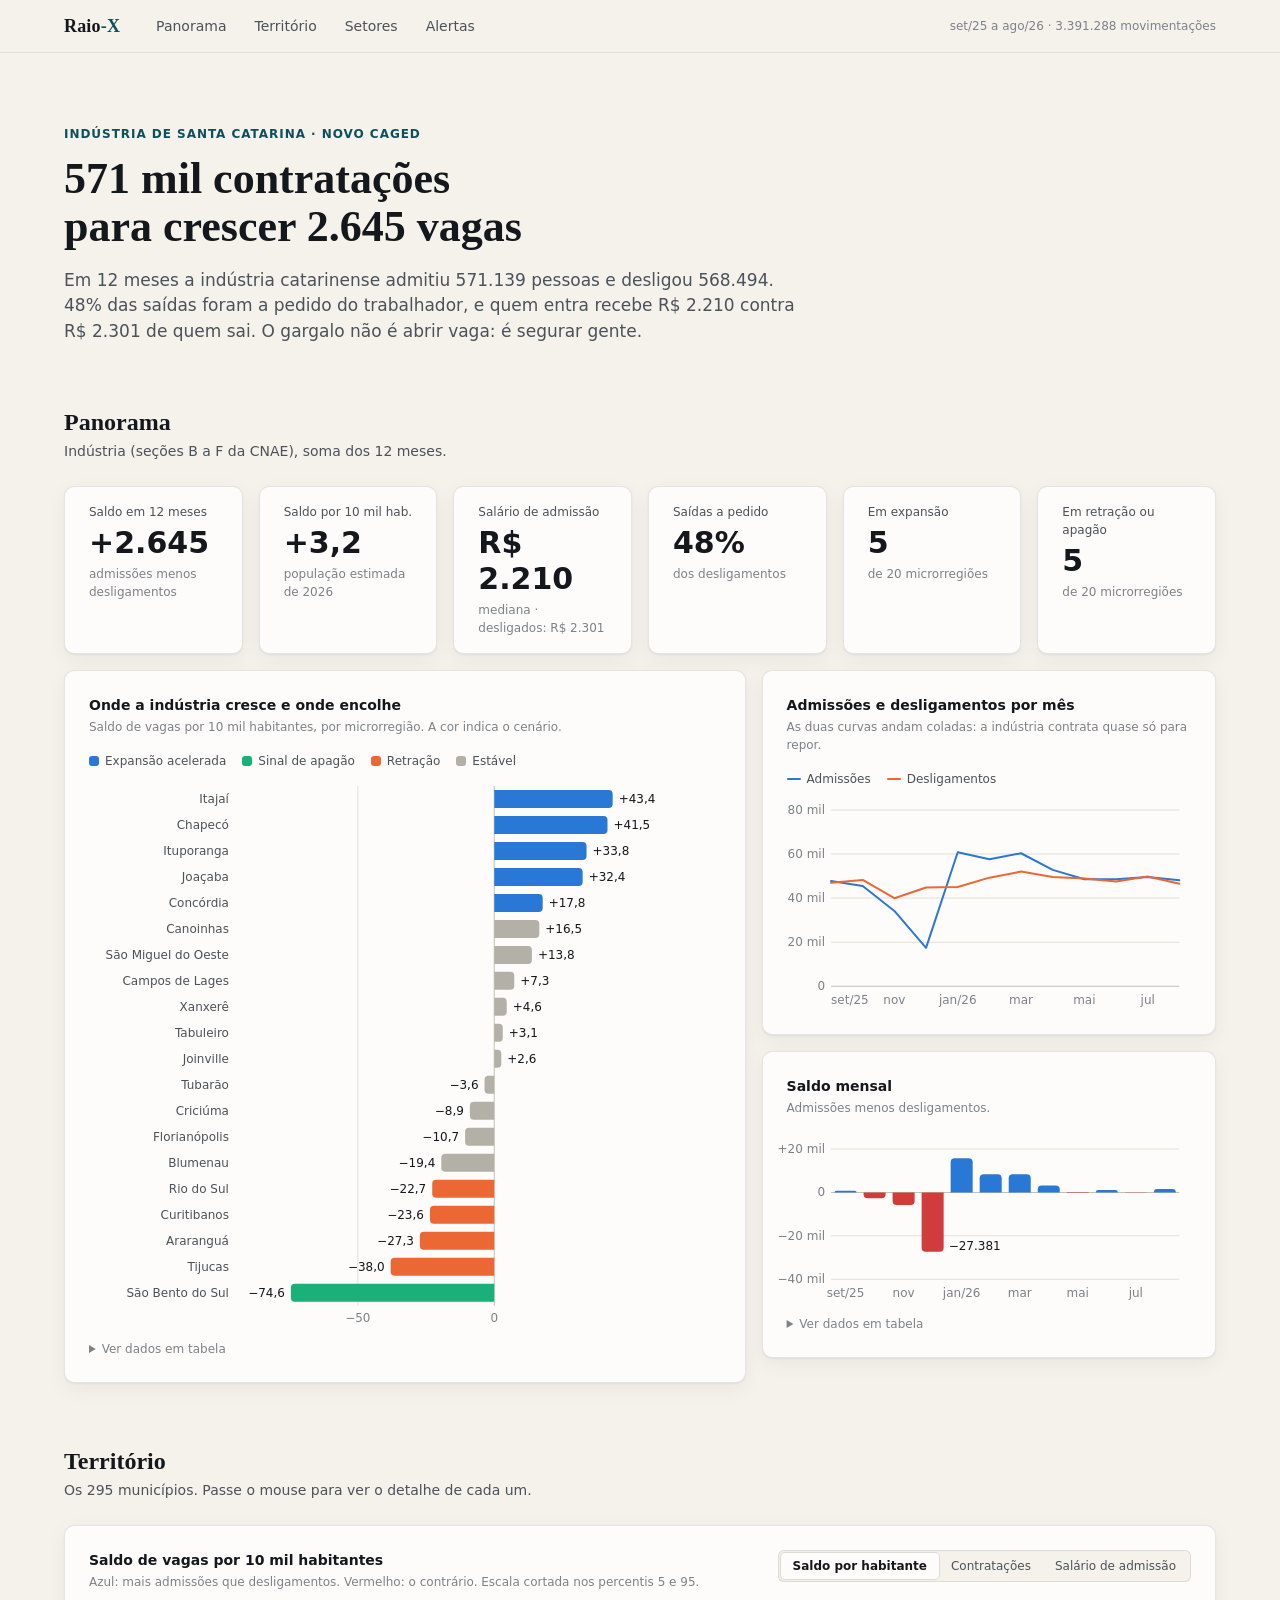
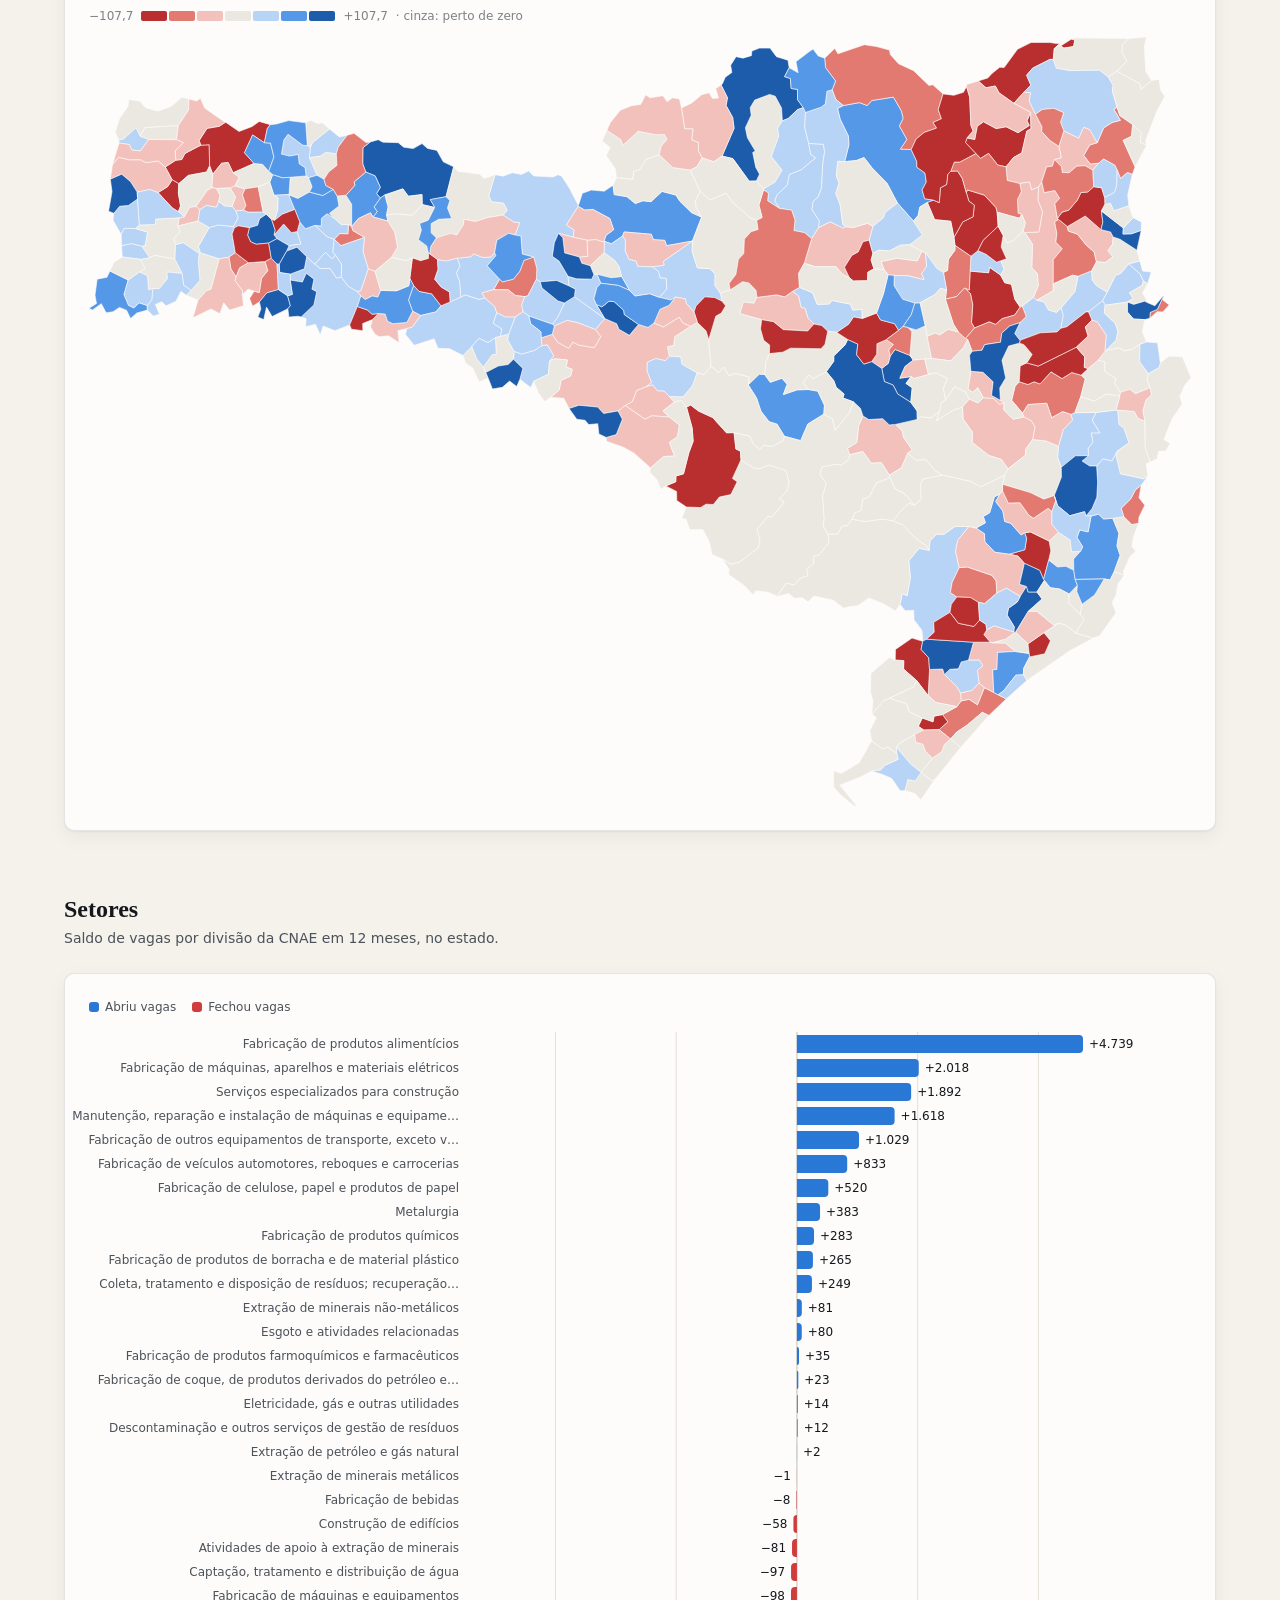
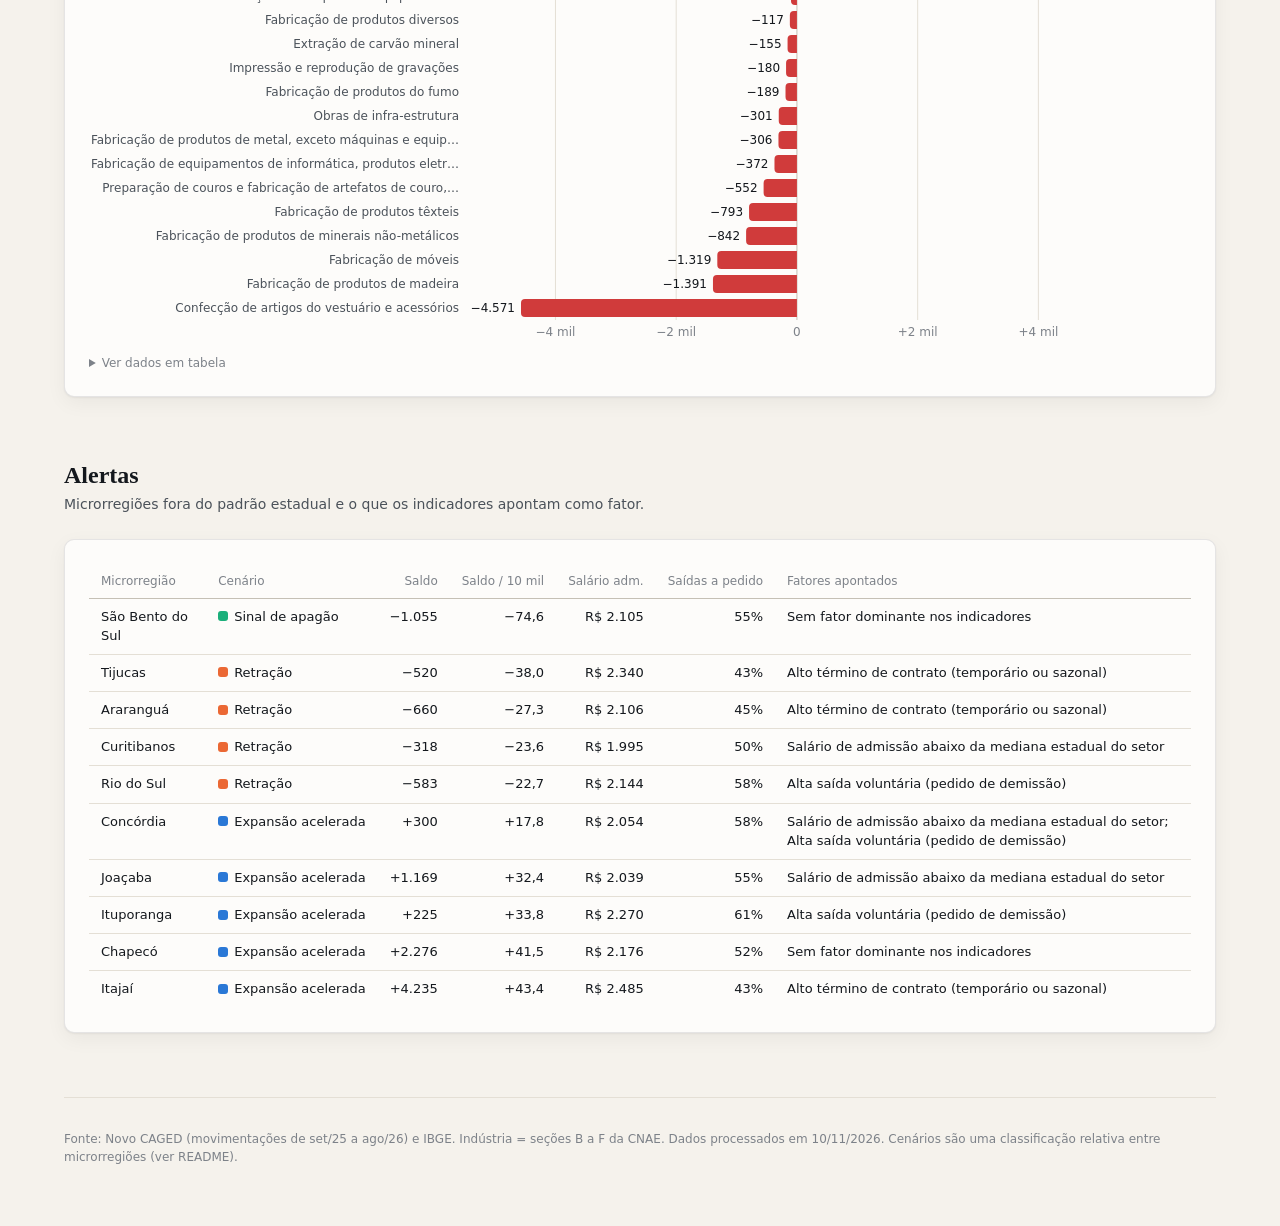
==== web/index.html @ 3858a0f8 "Painel próprio em web/ com sistema de design Raio-X - web/: página estática (HTML, CSS e JS puros, s" ====
<!doctype html>
<html lang="pt-BR">
<head>
<meta charset="utf-8">
<meta name="viewport" content="width=device-width, initial-scale=1">
<title>Raio-X do trabalho industrial em SC</title>
<link rel="stylesheet" href="tokens.css">
<link rel="stylesheet" href="estilo.css">
</head>
<body>
<header class="barra">
  <div class="conteudo">
    <div class="selo">Raio<span>-X</span></div>
    <nav class="nav" aria-label="Seções">
      <a href="#panorama">Panorama</a>
      <a href="#territorio">Território</a>
      <a href="#setores">Setores</a>
      <a href="#alertas">Alertas</a>
    </nav>
    <div class="periodo" id="periodo"></div>
  </div>
</header>

<main class="conteudo">
  <div class="abertura">
    <div class="sobretitulo">Indústria de Santa Catarina · Novo CAGED</div>
    <h1 id="manchete"></h1>
    <p class="lead" id="lead"></p>
  </div>

  <section id="panorama" aria-labelledby="t-panorama">
    <h2 id="t-panorama">Panorama</h2>
    <p class="subtitulo">Indústria (seções B a F da CNAE), soma dos 12 meses.</p>
    <div class="grade kpis" id="kpis"></div>
    <div class="grade duas" style="margin-top: var(--e4)">
      <div class="cartao">
        <h3>Onde a indústria cresce e onde encolhe</h3>
        <p class="apoio">Saldo de vagas por 10 mil habitantes, por microrregião. A cor indica o cenário.</p>
        <ul class="legenda" id="leg-micro"></ul>
        <div class="grafico" id="g-micro"></div>
      </div>
      <div class="grade" style="align-content: start">
        <div class="cartao">
          <h3>Admissões e desligamentos por mês</h3>
          <p class="apoio">As duas curvas andam coladas: a indústria contrata quase só para repor.</p>
          <ul class="legenda" id="leg-fluxo"></ul>
          <div class="grafico" id="g-fluxo"></div>
        </div>
        <div class="cartao">
          <h3>Saldo mensal</h3>
          <p class="apoio">Admissões menos desligamentos.</p>
          <div class="grafico" id="g-saldo"></div>
        </div>
      </div>
    </div>
  </section>

  <section id="territorio" aria-labelledby="t-territorio">
    <h2 id="t-territorio">Território</h2>
    <p class="subtitulo">Os 295 municípios. Passe o mouse para ver o detalhe de cada um.</p>
    <div class="cartao">
      <div class="cabecalho">
        <div>
          <h3 id="mapa-titulo"></h3>
          <p class="apoio" id="mapa-apoio"></p>
        </div>
        <div class="seletor" id="mapa-seletor" role="group" aria-label="Indicador do mapa"></div>
      </div>
      <div class="escala" id="mapa-escala"></div>
      <div class="grafico" id="g-mapa"></div>
    </div>
  </section>

  <section id="setores" aria-labelledby="t-setores">
    <h2 id="t-setores">Setores</h2>
    <p class="subtitulo">Saldo de vagas por divisão da CNAE em 12 meses, no estado.</p>
    <div class="cartao">
      <ul class="legenda" id="leg-setores"></ul>
      <div class="grafico" id="g-setores"></div>
    </div>
  </section>

  <section id="alertas" aria-labelledby="t-alertas">
    <h2 id="t-alertas">Alertas</h2>
    <p class="subtitulo">Microrregiões fora do padrão estadual e o que os indicadores apontam como fator.</p>
    <div class="cartao"><div class="rolagem" id="t-alertas-tabela"></div></div>
  </section>

  <p class="nota-final" id="rodape"></p>
</main>

<div class="dica" id="dica" role="status"></div>
<script src="dados.js"></script>
<script src="app.js"></script>
</body>
</html>
---- web/tokens.css ----
/* Tokens do sistema de design "Raio-X". Toda cor, medida e fonte do painel sai daqui.
   Documentação: DESIGN_SYSTEM.md. Cores de dados validadas (daltonismo e contraste). */
:root {
  color-scheme: light;

  /* Superfícies e tinta */
  --papel: #f5f2ec;            /* plano da página */
  --cartao: #fdfcfa;           /* superfície de cartões e gráficos */
  --tinta: #14181d;            /* texto principal */
  --tinta-2: #4b525a;          /* texto secundário */
  --tinta-3: #7d8289;          /* eixos, legendas, notas */
  --fio: #e4dfd5;              /* linhas de grade e divisórias */
  --eixo: #c5c0b5;             /* linha de base dos gráficos */
  --borda: rgba(20, 24, 29, 0.10);

  /* Marca: usada só na interface (navegação, foco, destaque), nunca em dados */
  --marca: #0e4f5c;
  --marca-suave: #dcebed;

  /* Cenários (categórico, ordem fixa) */
  --cen-expansao: #2a78d6;
  --cen-apagao: #1baf7a;
  --cen-retracao: #eb6834;
  --cen-estavel: #b3b0a8;
  --cen-insuficiente: #dedad1;

  /* Séries de fluxo */
  --serie-admissoes: #2a78d6;
  --serie-desligamentos: #eb6834;

  /* Polaridade (saldo): azul = positivo, vermelho = negativo, cinza = perto de zero */
  --pos: #2a78d6;
  --neg: #d03b3b;
  --div-1: #b92f2f; --div-2: #e27a72; --div-3: #f3c1bb; --div-4: #ebe8e1;
  --div-5: #b7d3f6; --div-6: #5598e7; --div-7: #1c5cab;

  /* Magnitude (sequencial, um matiz) */
  --seq-1: #cde2fb; --seq-2: #9ec5f4; --seq-3: #5598e7; --seq-4: #256abf; --seq-5: #0d366b;
  --sem-dado: #efece5;

  /* Tipografia: só fontes do sistema, para funcionar sem internet */
  --fonte: system-ui, -apple-system, "Segoe UI", Roboto, sans-serif;
  --fonte-titulo: "Iowan Old Style", "Palatino Linotype", Palatino, Georgia, serif;
  --t-nota: 12px; --t-corpo: 14px; --t-lead: 17px; --t-h2: 24px; --t-numero: 30px; --t-h1: 44px;

  /* Espaço (base 4), raio, sombra, movimento */
  --e1: 4px; --e2: 8px; --e3: 12px; --e4: 16px; --e5: 24px; --e6: 32px; --e7: 48px; --e8: 72px;
  --raio: 10px; --raio-p: 6px;
  --sombra: 0 1px 2px rgba(20, 24, 29, 0.05), 0 6px 20px rgba(20, 24, 29, 0.05);
  --rapido: 120ms ease-out;
  --largura: 1200px;
}

@media (prefers-color-scheme: dark) {
  :root:not([data-theme="light"]) {
    color-scheme: dark;
    --papel: #0f1113; --cartao: #1a1c1e; --tinta: #f0efec; --tinta-2: #c3c2b7; --tinta-3: #8b8a84;
    --fio: #2c2e30; --eixo: #3a3c3e; --borda: rgba(255, 255, 255, 0.10);
    --marca: #7cc4d1; --marca-suave: #16343a;
    --cen-expansao: #3987e5; --cen-apagao: #199e70; --cen-retracao: #d95926;
    --cen-estavel: #5c5d5c; --cen-insuficiente: #37393a;
    --serie-admissoes: #3987e5; --serie-desligamentos: #d95926;
    --pos: #3987e5; --neg: #e66767;
    --div-1: #e66767; --div-2: #a34343; --div-3: #5e3030; --div-4: #38383a;
    --div-5: #1f3f6b; --div-6: #2a62ab; --div-7: #5598e7;
    --seq-1: #173357; --seq-2: #1c4a85; --seq-3: #256abf; --seq-4: #5598e7; --seq-5: #b7d3f6;
    --sem-dado: #242627;
    --sombra: none;
  }
}
:root[data-theme="dark"] {
  color-scheme: dark;
  --papel: #0f1113; --cartao: #1a1c1e; --tinta: #f0efec; --tinta-2: #c3c2b7; --tinta-3: #8b8a84;
  --fio: #2c2e30; --eixo: #3a3c3e; --borda: rgba(255, 255, 255, 0.10);
  --marca: #7cc4d1; --marca-suave: #16343a;
  --cen-expansao: #3987e5; --cen-apagao: #199e70; --cen-retracao: #d95926;
  --cen-estavel: #5c5d5c; --cen-insuficiente: #37393a;
  --serie-admissoes: #3987e5; --serie-desligamentos: #d95926;
  --pos: #3987e5; --neg: #e66767;
  --div-1: #e66767; --div-2: #a34343; --div-3: #5e3030; --div-4: #38383a;
  --div-5: #1f3f6b; --div-6: #2a62ab; --div-7: #5598e7;
  --seq-1: #173357; --seq-2: #1c4a85; --seq-3: #256abf; --seq-4: #5598e7; --seq-5: #b7d3f6;
  --sem-dado: #242627;
  --sombra: none;
}
---- web/estilo.css ----
/* Componentes do painel. Só usa tokens de tokens.css: nenhum valor de cor literal aqui. */
* { box-sizing: border-box; }
html { scroll-behavior: smooth; scroll-padding-top: 64px; }
body { margin: 0; background: var(--papel); color: var(--tinta); font: var(--t-corpo)/1.5 var(--fonte); }
a { color: var(--marca); }
:focus-visible { outline: 2px solid var(--marca); outline-offset: 2px; border-radius: 2px; }
.conteudo { max-width: var(--largura); margin: 0 auto; padding: 0 var(--e5); }

/* Barra de navegação */
.barra { position: sticky; top: 0; z-index: 5; background: var(--papel); border-bottom: 1px solid var(--fio); }
.barra .conteudo { display: flex; align-items: center; gap: var(--e5); height: 52px; }
.selo { font-family: var(--fonte-titulo); font-weight: 700; font-size: 18px; letter-spacing: 0.01em; white-space: nowrap; }
.selo span { color: var(--marca); }
.nav { display: flex; gap: var(--e1); overflow-x: auto; }
.nav a { padding: var(--e2) var(--e3); border-radius: var(--raio-p); color: var(--tinta-2); text-decoration: none; white-space: nowrap; transition: background var(--rapido); }
.nav a:hover { background: var(--marca-suave); color: var(--tinta); }
.barra .periodo { margin-left: auto; color: var(--tinta-3); font-size: var(--t-nota); white-space: nowrap; }

/* Abertura */
.abertura { padding: var(--e8) 0 var(--e6); }
.sobretitulo { color: var(--marca); font-size: var(--t-nota); font-weight: 600; letter-spacing: 0.08em; text-transform: uppercase; }
h1 { font: 700 var(--t-h1)/1.1 var(--fonte-titulo); margin: var(--e3) 0 var(--e4); max-width: 21ch; text-wrap: balance; }
.lead { font-size: var(--t-lead); color: var(--tinta-2); max-width: 68ch; margin: 0; }

/* Seções */
section { padding: var(--e6) 0; }
h2 { font: 700 var(--t-h2)/1.2 var(--fonte-titulo); margin: 0 0 var(--e1); }
.subtitulo { color: var(--tinta-2); margin: 0 0 var(--e5); max-width: 80ch; }
.grade { display: grid; gap: var(--e4); }
.grade.duas { grid-template-columns: 3fr 2fr; }
.grade.kpis { grid-template-columns: repeat(auto-fit, minmax(170px, 1fr)); }

/* Cartão */
.cartao { background: var(--cartao); border: 1px solid var(--borda); border-radius: var(--raio); box-shadow: var(--sombra); padding: var(--e5); min-width: 0; }
.cartao h3 { font-size: var(--t-corpo); font-weight: 600; margin: 0; }
.cartao .apoio { color: var(--tinta-3); font-size: var(--t-nota); margin: 2px 0 var(--e4); }
.cabecalho { display: flex; justify-content: space-between; align-items: flex-start; gap: var(--e4); flex-wrap: wrap; }

/* Indicador (KPI) */
.kpi { padding: var(--e4) var(--e5); }
.kpi .rotulo { color: var(--tinta-2); font-size: var(--t-nota); }
.kpi .valor { font-size: var(--t-numero); font-weight: 600; line-height: 1.2; margin-top: var(--e1); }
.kpi .nota { color: var(--tinta-3); font-size: var(--t-nota); margin-top: var(--e1); }

/* Gráficos */
.grafico { position: relative; }
.grafico svg { display: block; width: 100%; height: auto; overflow: visible; }
.grafico text { font-family: var(--fonte); fill: var(--tinta-3); font-size: 12px; }
.grafico text.nome { fill: var(--tinta-2); }
.grafico text.valor { fill: var(--tinta); font-variant-numeric: tabular-nums; }
.grade-linha { stroke: var(--fio); stroke-width: 1; }
.base-linha { stroke: var(--eixo); stroke-width: 1; }
.alvo { fill: transparent; cursor: default; }
.marca { transition: opacity var(--rapido); }
.grafico svg:hover .marca.apagada { opacity: 0.35; }
.mira { stroke: var(--eixo); stroke-width: 1; pointer-events: none; }

.f-expansao { fill: var(--cen-expansao); } .f-apagao { fill: var(--cen-apagao); }
.f-retracao { fill: var(--cen-retracao); } .f-estavel { fill: var(--cen-estavel); }
.f-insuficiente { fill: var(--cen-insuficiente); }
.f-pos { fill: var(--pos); } .f-neg { fill: var(--neg); }
.f-admissoes { fill: var(--serie-admissoes); } .f-desligamentos { fill: var(--serie-desligamentos); }
.l-admissoes { stroke: var(--serie-admissoes); } .l-desligamentos { stroke: var(--serie-desligamentos); }
.linha { fill: none; stroke-width: 2; stroke-linejoin: round; stroke-linecap: round; }
.ponto { stroke: var(--cartao); stroke-width: 2; }
.div-1 { fill: var(--div-1); } .div-2 { fill: var(--div-2); } .div-3 { fill: var(--div-3); } .div-4 { fill: var(--div-4); }
.div-5 { fill: var(--div-5); } .div-6 { fill: var(--div-6); } .div-7 { fill: var(--div-7); }
.seq-1 { fill: var(--seq-1); } .seq-2 { fill: var(--seq-2); } .seq-3 { fill: var(--seq-3); } .seq-4 { fill: var(--seq-4); } .seq-5 { fill: var(--seq-5); }
.sem-dado { fill: var(--sem-dado); }
.municipio { stroke: var(--cartao); stroke-width: 0.6; stroke-linejoin: round; }
.municipio:hover { stroke: var(--tinta); stroke-width: 1.5; }

/* Legenda */
.legenda { display: flex; flex-wrap: wrap; gap: var(--e2) var(--e4); color: var(--tinta-2); font-size: var(--t-nota); margin: 0 0 var(--e3); padding: 0; list-style: none; }
.legenda li { display: flex; align-items: center; gap: 6px; }
.amostra { width: 10px; height: 10px; border-radius: 3px; flex: none; }
.amostra.linha-chave { height: 2px; width: 14px; border-radius: 1px; }
.b-expansao { background: var(--cen-expansao); } .b-apagao { background: var(--cen-apagao); }
.b-retracao { background: var(--cen-retracao); } .b-estavel { background: var(--cen-estavel); }
.b-insuficiente { background: var(--cen-insuficiente); }
.b-pos { background: var(--pos); } .b-neg { background: var(--neg); }
.b-admissoes { background: var(--serie-admissoes); } .b-desligamentos { background: var(--serie-desligamentos); }
.escala { display: flex; align-items: center; gap: var(--e2); color: var(--tinta-3); font-size: var(--t-nota); margin-bottom: var(--e3); flex-wrap: wrap; }
.escala .passos { display: flex; gap: 2px; }
.escala .passos i { width: 26px; height: 10px; border-radius: 2px; display: block; }
.escala .passos i.div-1 { background: var(--div-1); } .escala .passos i.div-2 { background: var(--div-2); }
.escala .passos i.div-3 { background: var(--div-3); } .escala .passos i.div-4 { background: var(--div-4); }
.escala .passos i.div-5 { background: var(--div-5); } .escala .passos i.div-6 { background: var(--div-6); }
.escala .passos i.div-7 { background: var(--div-7); }
.escala .passos i.seq-1 { background: var(--seq-1); } .escala .passos i.seq-2 { background: var(--seq-2); }
.escala .passos i.seq-3 { background: var(--seq-3); } .escala .passos i.seq-4 { background: var(--seq-4); }
.escala .passos i.seq-5 { background: var(--seq-5); }

/* Dica (tooltip) */
.dica { position: fixed; z-index: 10; pointer-events: none; background: var(--cartao); color: var(--tinta); border: 1px solid var(--borda); border-radius: var(--raio-p); box-shadow: var(--sombra); padding: var(--e2) var(--e3); font-size: var(--t-nota); max-width: 280px; opacity: 0; transition: opacity var(--rapido); }
.dica.visivel { opacity: 1; }
.dica b { display: block; font-size: 13px; margin-bottom: 2px; }
.dica div { display: flex; justify-content: space-between; gap: var(--e4); color: var(--tinta-2); }
.dica div span:last-child { color: var(--tinta); font-variant-numeric: tabular-nums; }

/* Controles */
.seletor { display: inline-flex; background: var(--papel); border: 1px solid var(--borda); border-radius: var(--raio-p); padding: 2px; }
.seletor button { font: inherit; font-size: var(--t-nota); color: var(--tinta-2); background: none; border: 0; padding: var(--e1) var(--e3); border-radius: 4px; cursor: pointer; transition: background var(--rapido); }
.seletor button:hover { color: var(--tinta); }
.seletor button[aria-pressed="true"] { background: var(--cartao); color: var(--tinta); font-weight: 600; box-shadow: 0 0 0 1px var(--borda); }

/* Tabela */
.rolagem { overflow-x: auto; }
table { width: 100%; border-collapse: collapse; font-size: 13px; }
th { text-align: left; color: var(--tinta-3); font-weight: 500; font-size: var(--t-nota); padding: var(--e2) var(--e3); border-bottom: 1px solid var(--eixo); white-space: nowrap; }
td { padding: var(--e2) var(--e3); border-bottom: 1px solid var(--fio); vertical-align: top; }
td.num, th.num { text-align: right; font-variant-numeric: tabular-nums; white-space: nowrap; }
tr:last-child td { border-bottom: 0; }
details.dados { margin-top: var(--e3); }
details.dados summary { color: var(--tinta-3); font-size: var(--t-nota); cursor: pointer; width: fit-content; }
details.dados summary:hover { color: var(--tinta); }
details.dados .rolagem { max-height: 280px; overflow-y: auto; margin-top: var(--e2); }

/* Etiqueta de cenário: sempre ponto + texto, nunca só cor */
.etiqueta { display: inline-flex; align-items: center; gap: 6px; white-space: nowrap; }

.nota-final { color: var(--tinta-3); font-size: var(--t-nota); padding: var(--e6) 0 var(--e7); border-top: 1px solid var(--fio); margin-top: var(--e6); }

@media (max-width: 860px) {
  .grade.duas { grid-template-columns: 1fr; }
  .grade.kpis { grid-template-columns: repeat(2, 1fr); }
  .kpi { padding: var(--e3) var(--e4); }
  .kpi .valor { font-size: 24px; }
  .cartao { padding: var(--e4); }
  .conteudo { padding: 0 var(--e4); }
  h1 { font-size: 32px; }
  .barra .periodo { display: none; }
  .abertura { padding-top: var(--e7); }
}
@media (prefers-reduced-motion: reduce) { * { transition: none !important; scroll-behavior: auto !important; } }
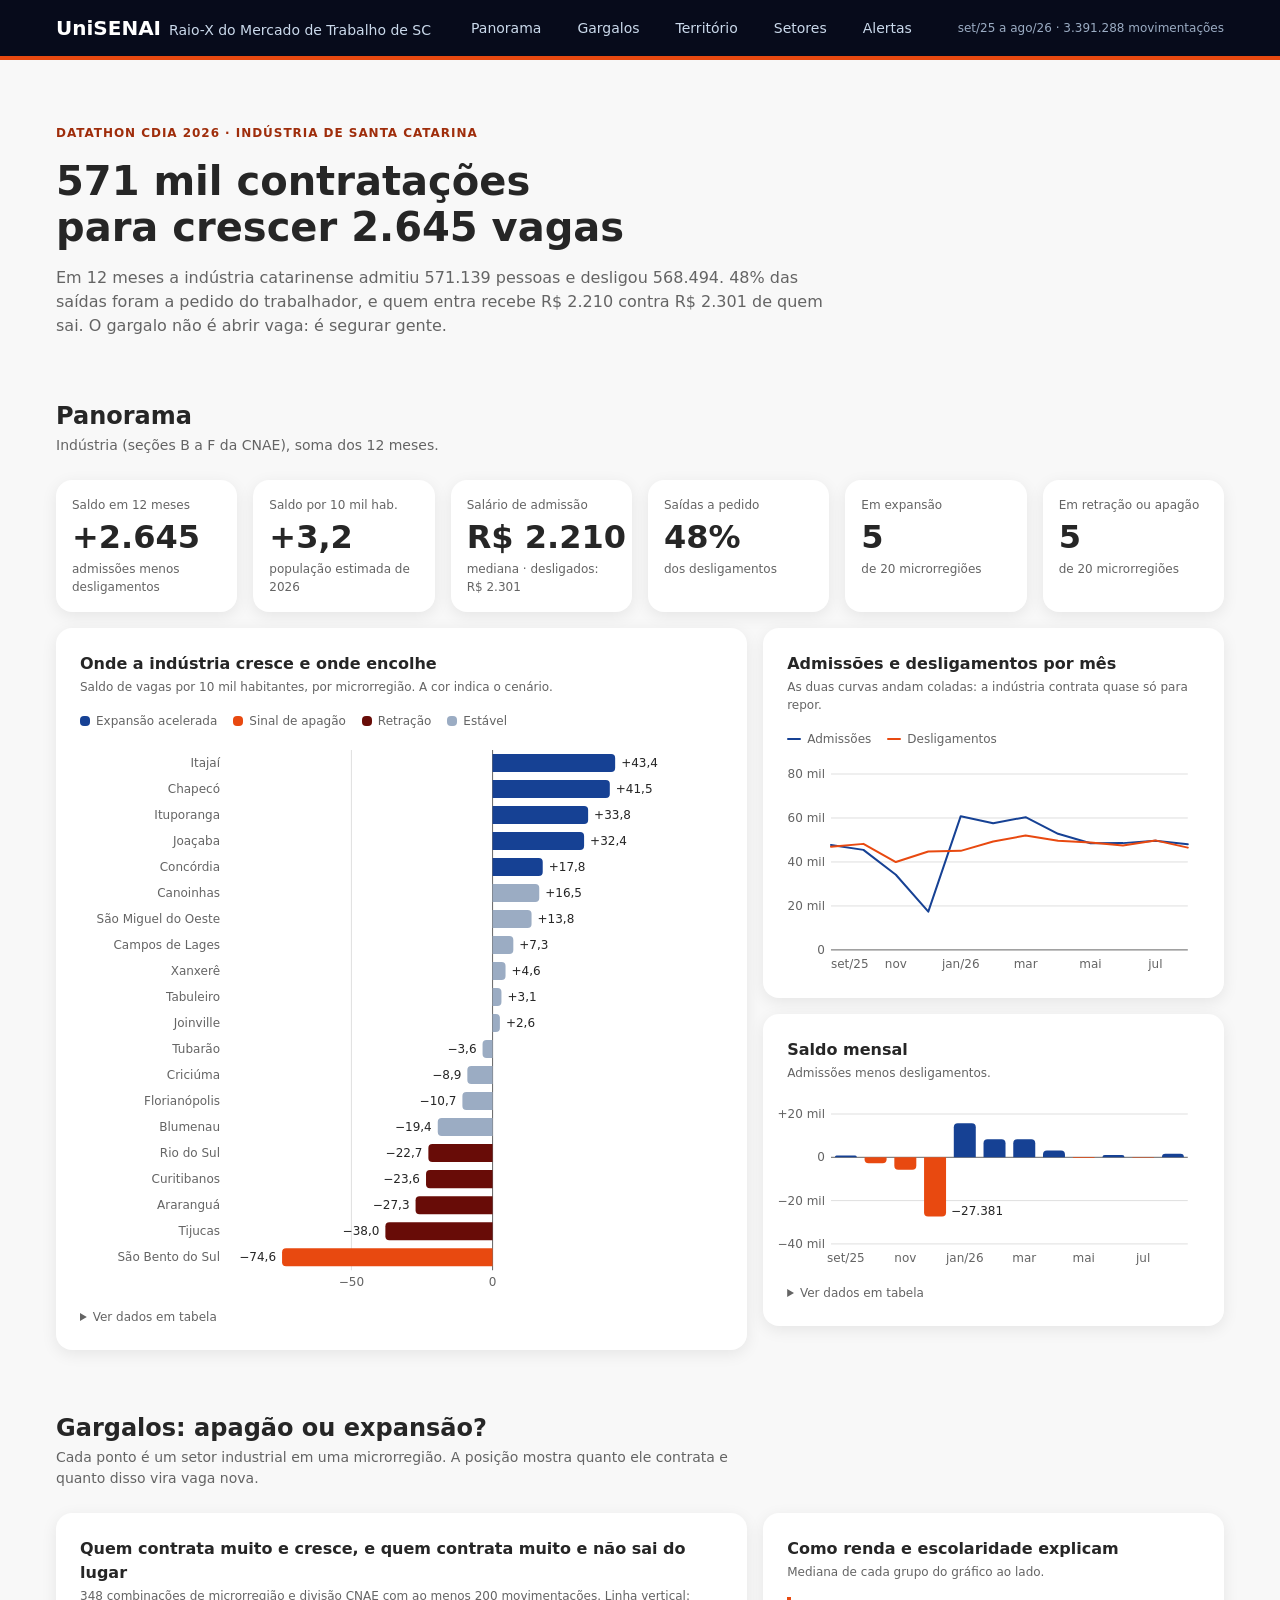
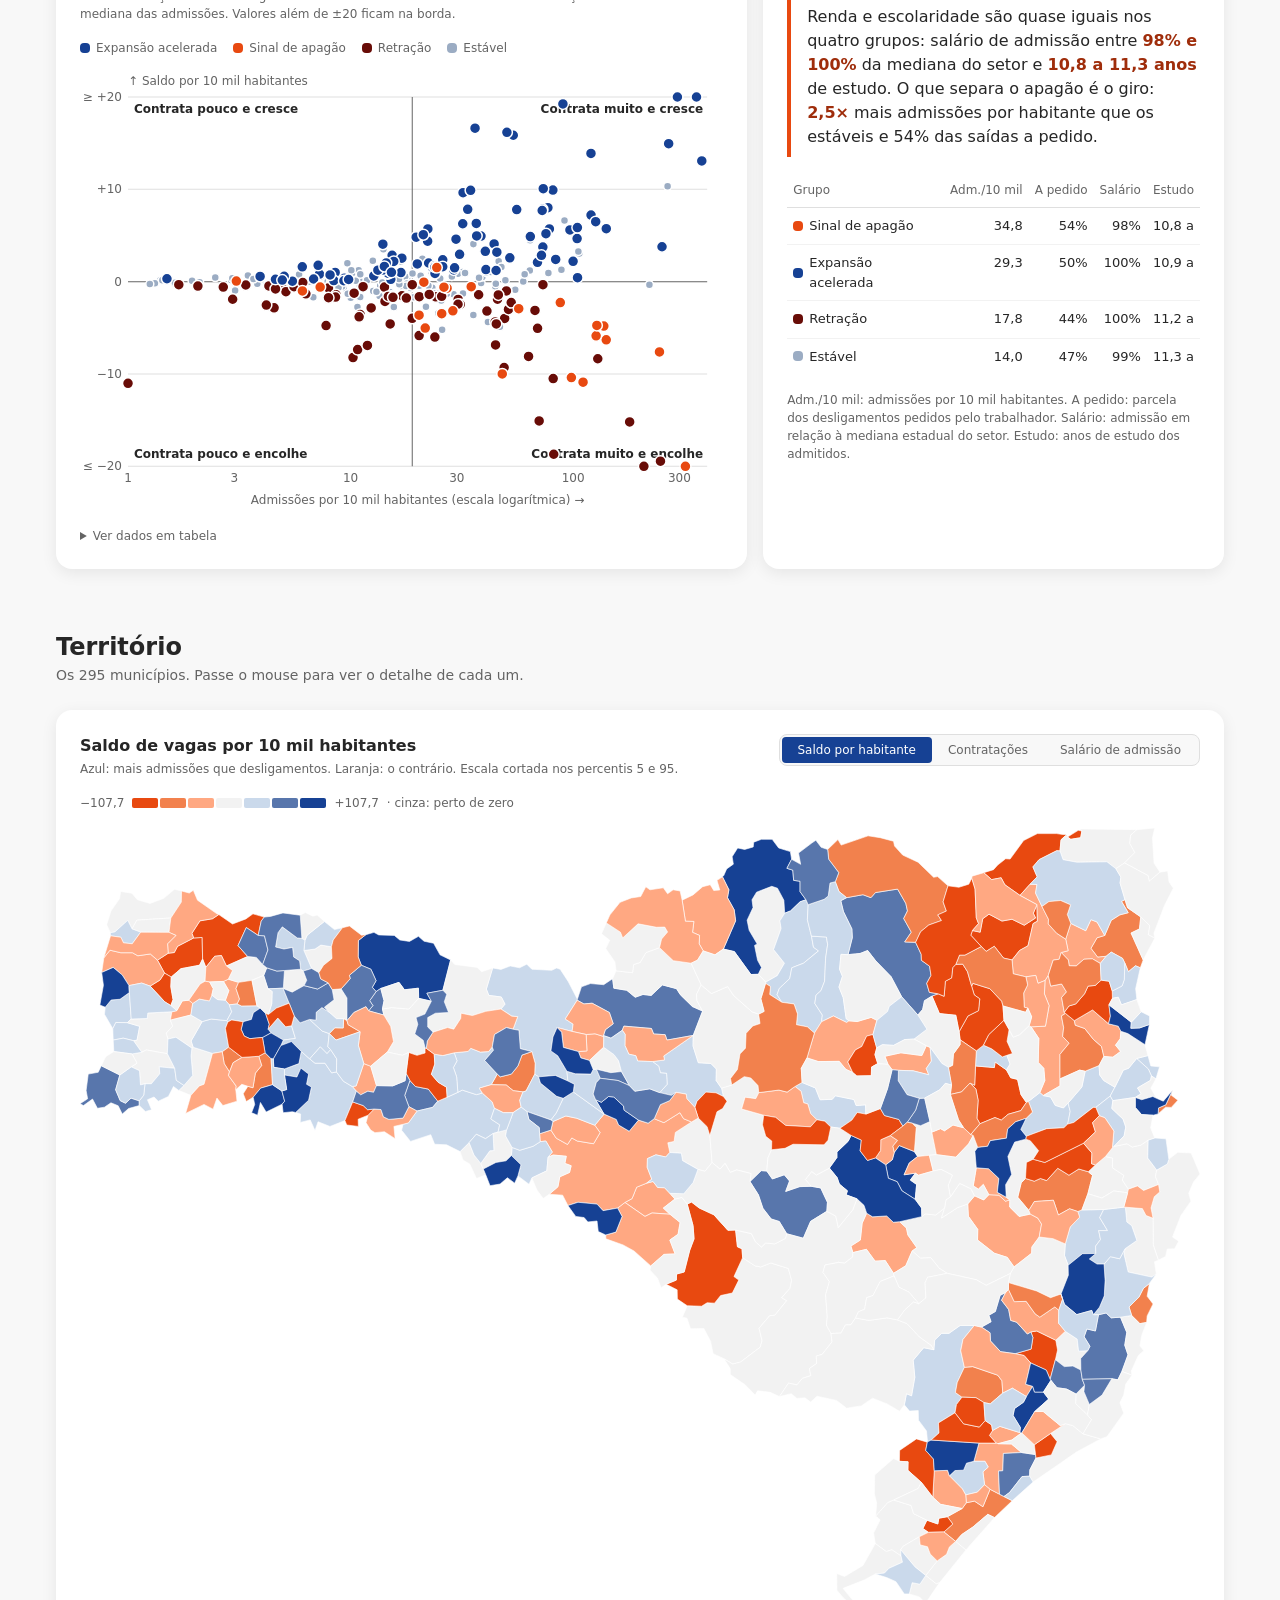
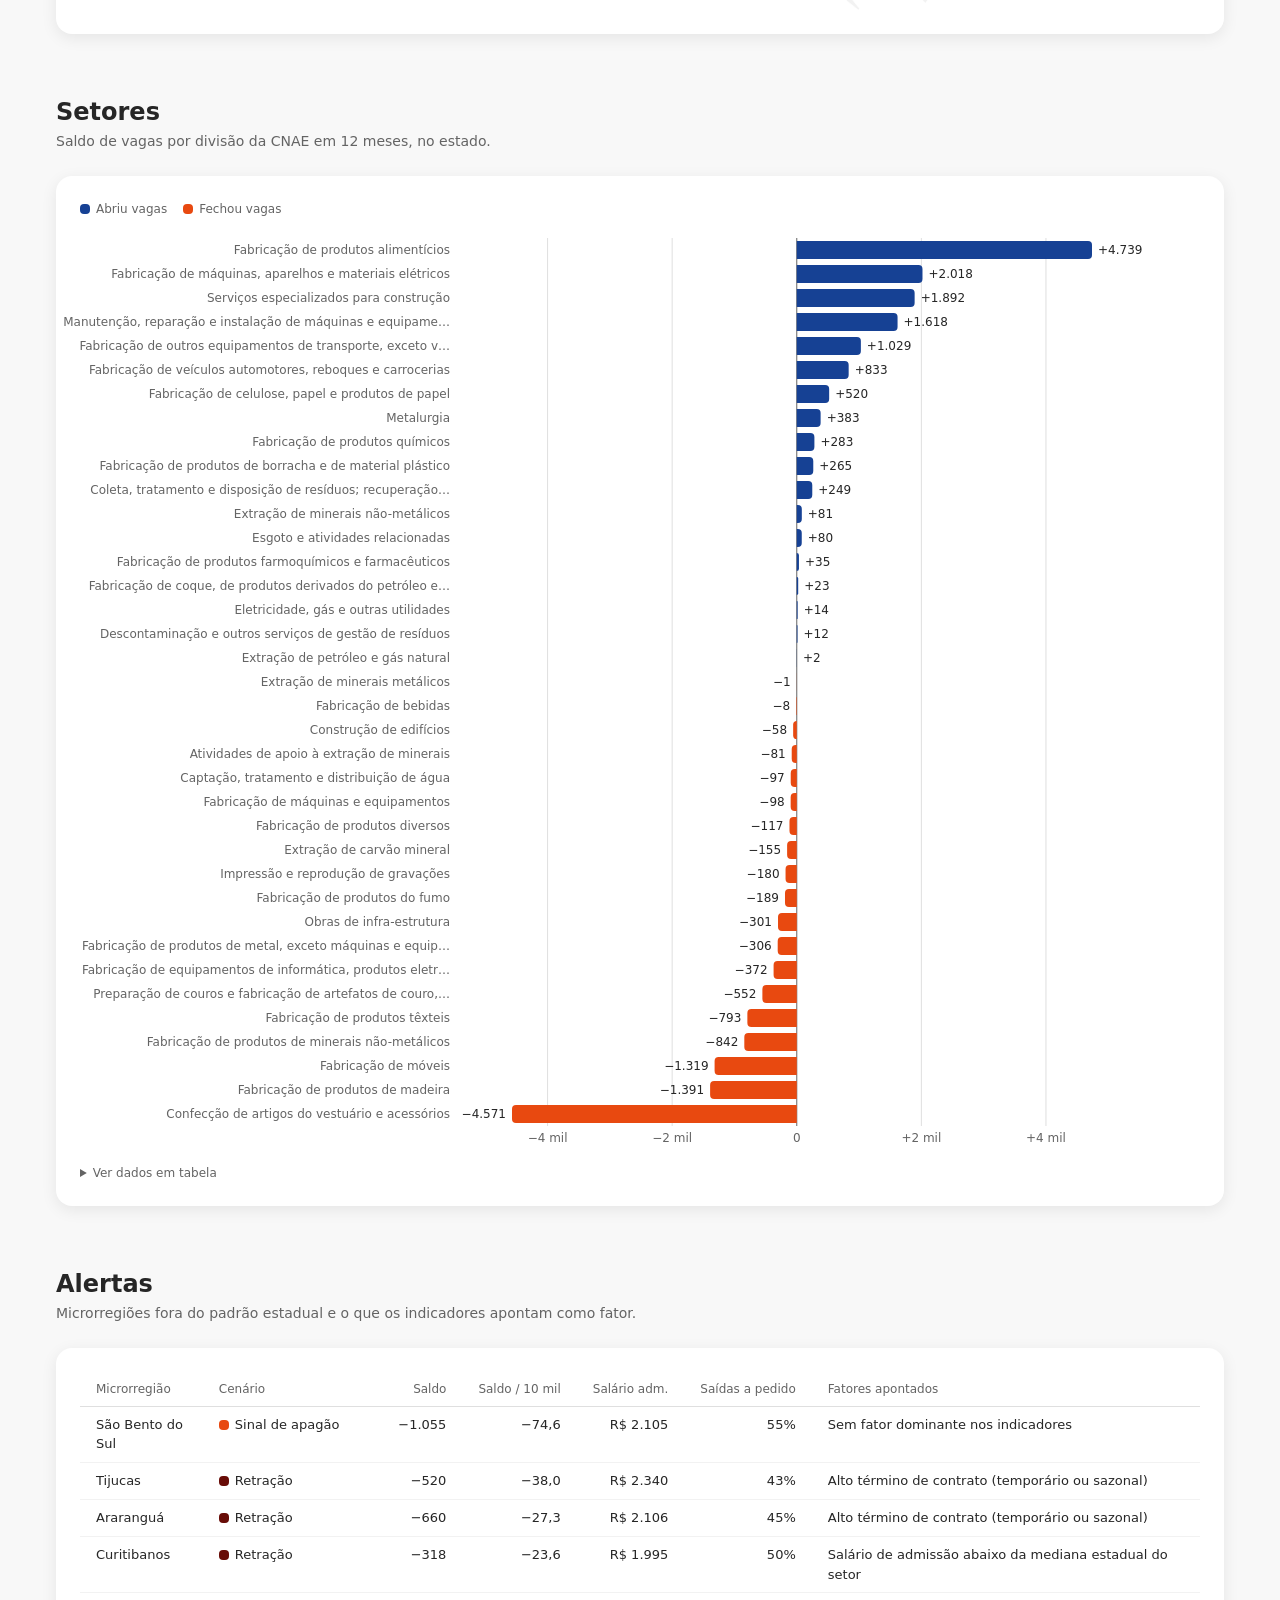
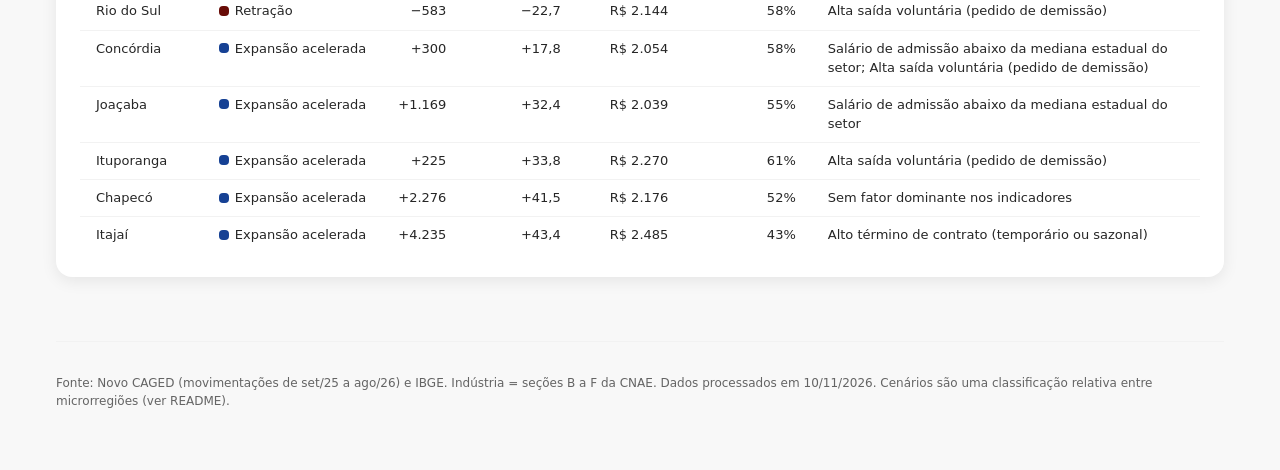
==== commit a21e363f: "Aplica o padrão visual UniSENAI ao painel e adiciona o gráfico de quadrantes - web/tokens.css: token" ====
--- a/web/index.html
+++ b/web/index.html
@@ -3,16 +3,17 @@
 <head>
 <meta charset="utf-8">
 <meta name="viewport" content="width=device-width, initial-scale=1">
-<title>Raio-X do trabalho industrial em SC</title>
+<title>Raio-X do Mercado de Trabalho de SC · UniSENAI</title>
 <link rel="stylesheet" href="tokens.css">
 <link rel="stylesheet" href="estilo.css">
 </head>
 <body>
 <header class="barra">
   <div class="conteudo">
-    <div class="selo">Raio<span>-X</span></div>
+    <div class="selo">UniSENAI<span>Raio-X do Mercado de Trabalho de SC</span></div>
     <nav class="nav" aria-label="Seções">
       <a href="#panorama">Panorama</a>
+      <a href="#gargalos">Gargalos</a>
       <a href="#territorio">Território</a>
       <a href="#setores">Setores</a>
       <a href="#alertas">Alertas</a>
@@ -23,7 +24,7 @@
 
 <main class="conteudo">
   <div class="abertura">
-    <div class="sobretitulo">Indústria de Santa Catarina · Novo CAGED</div>
+    <div class="sobretitulo">Datathon CDIA 2026 · Indústria de Santa Catarina</div>
     <h1 id="manchete"></h1>
     <p class="lead" id="lead"></p>
   </div>
@@ -51,6 +52,25 @@
           <p class="apoio">Admissões menos desligamentos.</p>
           <div class="grafico" id="g-saldo"></div>
         </div>
+      </div>
+    </div>
+  </section>
+
+  <section id="gargalos" aria-labelledby="t-gargalos">
+    <h2 id="t-gargalos">Gargalos: apagão ou expansão?</h2>
+    <p class="subtitulo">Cada ponto é um setor industrial em uma microrregião. A posição mostra quanto ele contrata e quanto disso vira vaga nova.</p>
+    <div class="grade duas">
+      <div class="cartao">
+        <h3>Quem contrata muito e cresce, e quem contrata muito e não sai do lugar</h3>
+        <p class="apoio" id="quad-apoio"></p>
+        <ul class="legenda" id="leg-quad"></ul>
+        <div class="grafico" id="g-quad"></div>
+      </div>
+      <div class="cartao">
+        <h3>Como renda e escolaridade explicam</h3>
+        <p class="apoio">Mediana de cada grupo do gráfico ao lado.</p>
+        <p class="achado" id="achado"></p>
+        <div class="rolagem" id="t-quad"></div>
       </div>
     </div>
   </section>
--- a/web/tokens.css
+++ b/web/tokens.css
@@ -1,85 +1,83 @@
-/* Tokens do sistema de design "Raio-X". Toda cor, medida e fonte do painel sai daqui.
-   Documentação: DESIGN_SYSTEM.md. Cores de dados validadas (daltonismo e contraste). */
+/* Tokens do painel no padrão visual UniSENAI (Portal da Indústria, escala nacional).
+   Os tokens --color-*, --font-*, --radius-* e --shadow-* são os oficiais; os nomes curtos
+   abaixo são apelidos de função usados por estilo.css. Nenhum valor fora da lista oficial. */
 :root {
   color-scheme: light;
 
-  /* Superfícies e tinta */
-  --papel: #f5f2ec;            /* plano da página */
-  --cartao: #fdfcfa;           /* superfície de cartões e gráficos */
-  --tinta: #14181d;            /* texto principal */
-  --tinta-2: #4b525a;          /* texto secundário */
-  --tinta-3: #7d8289;          /* eixos, legendas, notas */
-  --fio: #e4dfd5;              /* linhas de grade e divisórias */
-  --eixo: #c5c0b5;             /* linha de base dos gráficos */
-  --borda: rgba(20, 24, 29, 0.10);
+  /* Marca SENAI */
+  --color-brand-senai-pure: #E84910;
+  --color-brand-senai-darker: #9F2D0B;
+  --color-brand-senai-darkest: #680C07;
+  --color-brand-senai-medium: #F2814D;
+  --color-brand-senai-light: #FFA882;
+  --color-brand-senai-lighter: #FDEBD3;
+  --color-brand-senai-lightest: #FFFAF2;
+  /* Institucional */
+  --color-brand-corporate-pure: #164194;
+  --color-brand-corporate-dark: #1A3C6F;
+  --color-brand-corporate-darker: #1C3156;
+  --color-brand-corporate-darkest: #070B1B;
+  --color-brand-corporate-medium: #5876AC;
+  --color-brand-corporate-light: #9BACC3;
+  --color-brand-corporate-lighter: #CAD9EB;
+  --color-brand-corporate-lightest: #E4ECF5;
+  /* Neutros, foco e feedback */
+  --color-neutral-darkest: #262626;
+  --color-neutral-dark: #646464;
+  --color-neutral-lighter: #DFDFDF;
+  --color-neutral-lightest: #F2F2F2;
+  --color-neutral-portal: #F8F8F8;
+  --color-neutral-white: #FFFFFF;
+  --color-highlight-pure: #F673AD;
 
-  /* Marca: usada só na interface (navegação, foco, destaque), nunca em dados */
-  --marca: #0e4f5c;
-  --marca-suave: #dcebed;
+  --font-family-base: Inter, system-ui, "Segoe UI", Roboto, Arial, sans-serif;
+  --radius-sm: 4px; --radius-md: 8px; --radius-lg: 16px; --radius-pill: 500px;
+  --shadow-level-1: 0 0.25rem 1rem rgba(0, 0, 0, 0.08);
 
-  /* Cenários (categórico, ordem fixa) */
-  --cen-expansao: #2a78d6;
-  --cen-apagao: #1baf7a;
-  --cen-retracao: #eb6834;
-  --cen-estavel: #b3b0a8;
-  --cen-insuficiente: #dedad1;
+  /* --- Apelidos de função ------------------------------------------------ */
+  --papel: var(--color-neutral-portal);
+  --cartao: var(--color-neutral-white);
+  --tinta: var(--color-neutral-darkest);
+  --tinta-2: var(--color-neutral-dark);
+  --tinta-3: var(--color-neutral-dark);
+  --fio: var(--color-neutral-lightest);
+  --eixo: var(--color-neutral-lighter);
+  --borda: var(--color-neutral-lighter);
+  --capa: var(--color-brand-corporate-darkest);
+  --marca: var(--color-brand-corporate-pure);          /* links e destaque de interface */
+  --marca-suave: var(--color-brand-corporate-lightest);
+  --acento: var(--color-brand-senai-pure);             /* barra de 4px e área gráfica */
+  --acento-texto: var(--color-brand-senai-darker);     /* laranja legível em texto */
+  --foco: var(--color-highlight-pure);
 
-  /* Séries de fluxo */
-  --serie-admissoes: #2a78d6;
-  --serie-desligamentos: #eb6834;
+  /* Cenários: azul = expansão e laranja = apagão, como no slide do desafio */
+  --cen-expansao: var(--color-brand-corporate-pure);
+  --cen-apagao: var(--color-brand-senai-pure);
+  --cen-retracao: var(--color-brand-senai-darkest);
+  --cen-estavel: var(--color-brand-corporate-light);
+  --cen-insuficiente: var(--color-neutral-lighter);
 
-  /* Polaridade (saldo): azul = positivo, vermelho = negativo, cinza = perto de zero */
-  --pos: #2a78d6;
-  --neg: #d03b3b;
-  --div-1: #b92f2f; --div-2: #e27a72; --div-3: #f3c1bb; --div-4: #ebe8e1;
-  --div-5: #b7d3f6; --div-6: #5598e7; --div-7: #1c5cab;
+  --serie-admissoes: var(--color-brand-corporate-pure);
+  --serie-desligamentos: var(--color-brand-senai-pure);
 
-  /* Magnitude (sequencial, um matiz) */
-  --seq-1: #cde2fb; --seq-2: #9ec5f4; --seq-3: #5598e7; --seq-4: #256abf; --seq-5: #0d366b;
-  --sem-dado: #efece5;
+  /* Polaridade do saldo: azul = positivo, laranja = negativo, cinza = perto de zero */
+  --pos: var(--color-brand-corporate-pure);
+  --neg: var(--color-brand-senai-pure);
+  --div-1: var(--color-brand-senai-pure); --div-2: var(--color-brand-senai-medium); --div-3: var(--color-brand-senai-light);
+  --div-4: var(--color-neutral-lightest);
+  --div-5: var(--color-brand-corporate-lighter); --div-6: var(--color-brand-corporate-medium); --div-7: var(--color-brand-corporate-pure);
+  /* Magnitude: escala institucional, do claro ao escuro */
+  --seq-1: var(--color-brand-corporate-lightest); --seq-2: var(--color-brand-corporate-lighter); --seq-3: var(--color-brand-corporate-light);
+  --seq-4: var(--color-brand-corporate-medium); --seq-5: var(--color-brand-corporate-pure);
+  --sem-dado: var(--color-neutral-lightest);
 
-  /* Tipografia: só fontes do sistema, para funcionar sem internet */
-  --fonte: system-ui, -apple-system, "Segoe UI", Roboto, sans-serif;
-  --fonte-titulo: "Iowan Old Style", "Palatino Linotype", Palatino, Georgia, serif;
-  --t-nota: 12px; --t-corpo: 14px; --t-lead: 17px; --t-h2: 24px; --t-numero: 30px; --t-h1: 44px;
+  --fonte: var(--font-family-base);
+  --fonte-titulo: var(--font-family-base);
+  --t-nota: 12px; --t-corpo: 14px; --t-lead: 16px; --t-h2: 24px; --t-numero: 32px; --t-h1: 40px;
 
-  /* Espaço (base 4), raio, sombra, movimento */
-  --e1: 4px; --e2: 8px; --e3: 12px; --e4: 16px; --e5: 24px; --e6: 32px; --e7: 48px; --e8: 72px;
-  --raio: 10px; --raio-p: 6px;
-  --sombra: 0 1px 2px rgba(20, 24, 29, 0.05), 0 6px 20px rgba(20, 24, 29, 0.05);
+  --e1: 4px; --e2: 8px; --e3: 16px; --e4: 16px; --e5: 24px; --e6: 32px; --e7: 48px; --e8: 64px;
+  --raio: var(--radius-lg); --raio-p: var(--radius-md);
+  --sombra: var(--shadow-level-1);
   --rapido: 120ms ease-out;
-  --largura: 1200px;
+  --largura: 1216px;
 }
-
-@media (prefers-color-scheme: dark) {
-  :root:not([data-theme="light"]) {
-    color-scheme: dark;
-    --papel: #0f1113; --cartao: #1a1c1e; --tinta: #f0efec; --tinta-2: #c3c2b7; --tinta-3: #8b8a84;
-    --fio: #2c2e30; --eixo: #3a3c3e; --borda: rgba(255, 255, 255, 0.10);
-    --marca: #7cc4d1; --marca-suave: #16343a;
-    --cen-expansao: #3987e5; --cen-apagao: #199e70; --cen-retracao: #d95926;
-    --cen-estavel: #5c5d5c; --cen-insuficiente: #37393a;
-    --serie-admissoes: #3987e5; --serie-desligamentos: #d95926;
-    --pos: #3987e5; --neg: #e66767;
-    --div-1: #e66767; --div-2: #a34343; --div-3: #5e3030; --div-4: #38383a;
-    --div-5: #1f3f6b; --div-6: #2a62ab; --div-7: #5598e7;
-    --seq-1: #173357; --seq-2: #1c4a85; --seq-3: #256abf; --seq-4: #5598e7; --seq-5: #b7d3f6;
-    --sem-dado: #242627;
-    --sombra: none;
-  }
-}
-:root[data-theme="dark"] {
-  color-scheme: dark;
-  --papel: #0f1113; --cartao: #1a1c1e; --tinta: #f0efec; --tinta-2: #c3c2b7; --tinta-3: #8b8a84;
-  --fio: #2c2e30; --eixo: #3a3c3e; --borda: rgba(255, 255, 255, 0.10);
-  --marca: #7cc4d1; --marca-suave: #16343a;
-  --cen-expansao: #3987e5; --cen-apagao: #199e70; --cen-retracao: #d95926;
-  --cen-estavel: #5c5d5c; --cen-insuficiente: #37393a;
-  --serie-admissoes: #3987e5; --serie-desligamentos: #d95926;
-  --pos: #3987e5; --neg: #e66767;
-  --div-1: #e66767; --div-2: #a34343; --div-3: #5e3030; --div-4: #38383a;
-  --div-5: #1f3f6b; --div-6: #2a62ab; --div-7: #5598e7;
-  --seq-1: #173357; --seq-2: #1c4a85; --seq-3: #256abf; --seq-4: #5598e7; --seq-5: #b7d3f6;
-  --sem-dado: #242627;
-  --sombra: none;
-}
--- a/web/estilo.css
+++ b/web/estilo.css
@@ -3,24 +3,24 @@
 html { scroll-behavior: smooth; scroll-padding-top: 64px; }
 body { margin: 0; background: var(--papel); color: var(--tinta); font: var(--t-corpo)/1.5 var(--fonte); }
 a { color: var(--marca); }
-:focus-visible { outline: 2px solid var(--marca); outline-offset: 2px; border-radius: 2px; }
+:focus-visible { outline: 2px solid var(--foco); outline-offset: 2px; border-radius: var(--radius-sm); }
 .conteudo { max-width: var(--largura); margin: 0 auto; padding: 0 var(--e5); }
 
 /* Barra de navegação */
-.barra { position: sticky; top: 0; z-index: 5; background: var(--papel); border-bottom: 1px solid var(--fio); }
-.barra .conteudo { display: flex; align-items: center; gap: var(--e5); height: 52px; }
-.selo { font-family: var(--fonte-titulo); font-weight: 700; font-size: 18px; letter-spacing: 0.01em; white-space: nowrap; }
-.selo span { color: var(--marca); }
+.barra { position: sticky; top: 0; z-index: 5; background: var(--capa); border-bottom: 4px solid var(--acento); color: var(--color-neutral-white); }
+.barra .conteudo { display: flex; align-items: center; gap: var(--e5); height: 56px; }
+.selo { font-weight: 700; font-size: 20px; white-space: nowrap; }
+.selo span { font-weight: 400; font-size: 14px; color: var(--color-brand-corporate-lighter); margin-left: var(--e2); }
 .nav { display: flex; gap: var(--e1); overflow-x: auto; }
-.nav a { padding: var(--e2) var(--e3); border-radius: var(--raio-p); color: var(--tinta-2); text-decoration: none; white-space: nowrap; transition: background var(--rapido); }
-.nav a:hover { background: var(--marca-suave); color: var(--tinta); }
-.barra .periodo { margin-left: auto; color: var(--tinta-3); font-size: var(--t-nota); white-space: nowrap; }
+.nav a { padding: var(--e2) var(--e3); border-radius: var(--raio-p); color: var(--color-brand-corporate-lighter); text-decoration: none; white-space: nowrap; transition: background var(--rapido); }
+.nav a:hover { background: var(--color-brand-corporate-darker); color: var(--color-neutral-white); }
+.barra .periodo { margin-left: auto; color: var(--color-brand-corporate-light); font-size: var(--t-nota); white-space: nowrap; }
 
 /* Abertura */
 .abertura { padding: var(--e8) 0 var(--e6); }
-.sobretitulo { color: var(--marca); font-size: var(--t-nota); font-weight: 600; letter-spacing: 0.08em; text-transform: uppercase; }
-h1 { font: 700 var(--t-h1)/1.1 var(--fonte-titulo); margin: var(--e3) 0 var(--e4); max-width: 21ch; text-wrap: balance; }
-.lead { font-size: var(--t-lead); color: var(--tinta-2); max-width: 68ch; margin: 0; }
+.sobretitulo { color: var(--acento-texto); font-size: var(--t-nota); font-weight: 600; letter-spacing: 0.08em; text-transform: uppercase; }
+h1 { font: 700 var(--t-h1)/1.15 var(--fonte-titulo); margin: var(--e3) 0 var(--e4); max-width: 24ch; text-wrap: balance; }
+.lead { font-size: var(--t-lead); line-height: 24px; color: var(--tinta-2); max-width: 76ch; margin: 0; }
 
 /* Seções */
 section { padding: var(--e6) 0; }
@@ -31,15 +31,15 @@
 .grade.kpis { grid-template-columns: repeat(auto-fit, minmax(170px, 1fr)); }
 
 /* Cartão */
-.cartao { background: var(--cartao); border: 1px solid var(--borda); border-radius: var(--raio); box-shadow: var(--sombra); padding: var(--e5); min-width: 0; }
-.cartao h3 { font-size: var(--t-corpo); font-weight: 600; margin: 0; }
+.cartao { background: var(--cartao); border: 0; border-radius: var(--raio); box-shadow: var(--sombra); padding: var(--e5); min-width: 0; }
+.cartao h3 { font-size: 16px; font-weight: 700; margin: 0; }
 .cartao .apoio { color: var(--tinta-3); font-size: var(--t-nota); margin: 2px 0 var(--e4); }
 .cabecalho { display: flex; justify-content: space-between; align-items: flex-start; gap: var(--e4); flex-wrap: wrap; }
 
 /* Indicador (KPI) */
-.kpi { padding: var(--e4) var(--e5); }
+.kpi { padding: var(--e4); }
 .kpi .rotulo { color: var(--tinta-2); font-size: var(--t-nota); }
-.kpi .valor { font-size: var(--t-numero); font-weight: 600; line-height: 1.2; margin-top: var(--e1); }
+.kpi .valor { white-space: nowrap; font-size: var(--t-numero); font-weight: 700; line-height: 1.2; margin-top: var(--e1); }
 .kpi .nota { color: var(--tinta-3); font-size: var(--t-nota); margin-top: var(--e1); }
 
 /* Gráficos */
@@ -48,8 +48,8 @@
 .grafico text { font-family: var(--fonte); fill: var(--tinta-3); font-size: 12px; }
 .grafico text.nome { fill: var(--tinta-2); }
 .grafico text.valor { fill: var(--tinta); font-variant-numeric: tabular-nums; }
-.grade-linha { stroke: var(--fio); stroke-width: 1; }
-.base-linha { stroke: var(--eixo); stroke-width: 1; }
+.grade-linha { stroke: var(--eixo); stroke-width: 1; }
+.base-linha { stroke: var(--tinta-3); stroke-width: 1; }
 .alvo { fill: transparent; cursor: default; }
 .marca { transition: opacity var(--rapido); }
 .grafico svg:hover .marca.apagada { opacity: 0.35; }
@@ -73,7 +73,7 @@
 /* Legenda */
 .legenda { display: flex; flex-wrap: wrap; gap: var(--e2) var(--e4); color: var(--tinta-2); font-size: var(--t-nota); margin: 0 0 var(--e3); padding: 0; list-style: none; }
 .legenda li { display: flex; align-items: center; gap: 6px; }
-.amostra { width: 10px; height: 10px; border-radius: 3px; flex: none; }
+.amostra { width: 10px; height: 10px; border-radius: var(--radius-sm); flex: none; }
 .amostra.linha-chave { height: 2px; width: 14px; border-radius: 1px; }
 .b-expansao { background: var(--cen-expansao); } .b-apagao { background: var(--cen-apagao); }
 .b-retracao { background: var(--cen-retracao); } .b-estavel { background: var(--cen-estavel); }
@@ -94,15 +94,16 @@
 /* Dica (tooltip) */
 .dica { position: fixed; z-index: 10; pointer-events: none; background: var(--cartao); color: var(--tinta); border: 1px solid var(--borda); border-radius: var(--raio-p); box-shadow: var(--sombra); padding: var(--e2) var(--e3); font-size: var(--t-nota); max-width: 280px; opacity: 0; transition: opacity var(--rapido); }
 .dica.visivel { opacity: 1; }
+.dica { border-radius: var(--radius-md); }
 .dica b { display: block; font-size: 13px; margin-bottom: 2px; }
 .dica div { display: flex; justify-content: space-between; gap: var(--e4); color: var(--tinta-2); }
 .dica div span:last-child { color: var(--tinta); font-variant-numeric: tabular-nums; }
 
 /* Controles */
 .seletor { display: inline-flex; background: var(--papel); border: 1px solid var(--borda); border-radius: var(--raio-p); padding: 2px; }
-.seletor button { font: inherit; font-size: var(--t-nota); color: var(--tinta-2); background: none; border: 0; padding: var(--e1) var(--e3); border-radius: 4px; cursor: pointer; transition: background var(--rapido); }
+.seletor button { font: inherit; font-size: var(--t-nota); color: var(--tinta-2); background: none; border: 0; padding: var(--e1) var(--e3); border-radius: var(--radius-sm); cursor: pointer; transition: background var(--rapido); }
 .seletor button:hover { color: var(--tinta); }
-.seletor button[aria-pressed="true"] { background: var(--cartao); color: var(--tinta); font-weight: 600; box-shadow: 0 0 0 1px var(--borda); }
+.seletor button[aria-pressed="true"] { background: var(--marca); color: var(--color-neutral-white); font-weight: 500; }
 
 /* Tabela */
 .rolagem { overflow-x: auto; }
@@ -133,3 +134,12 @@
   .abertura { padding-top: var(--e7); }
 }
 @media (prefers-reduced-motion: reduce) { * { transition: none !important; scroll-behavior: auto !important; } }
+
+/* Gráfico de quadrantes */
+.bolha { stroke: var(--cartao); stroke-width: 1.5; }
+.grafico text.quadrante { fill: var(--tinta); font-weight: 700; font-size: 12px; stroke: var(--cartao); stroke-width: 4px; paint-order: stroke; stroke-linejoin: round; }
+.grafico text.eixo-titulo { fill: var(--tinta-2); font-size: 12px; }
+.achado { border-left: 4px solid var(--acento); padding: var(--e2) 0 var(--e2) var(--e3); margin: 0 0 var(--e3); font-size: 16px; line-height: 24px; color: var(--tinta); }
+.achado b { color: var(--acento-texto); }
+#t-quad th, #t-quad td { padding: var(--e2) 6px; }
+#t-quad .etiqueta { white-space: normal; }
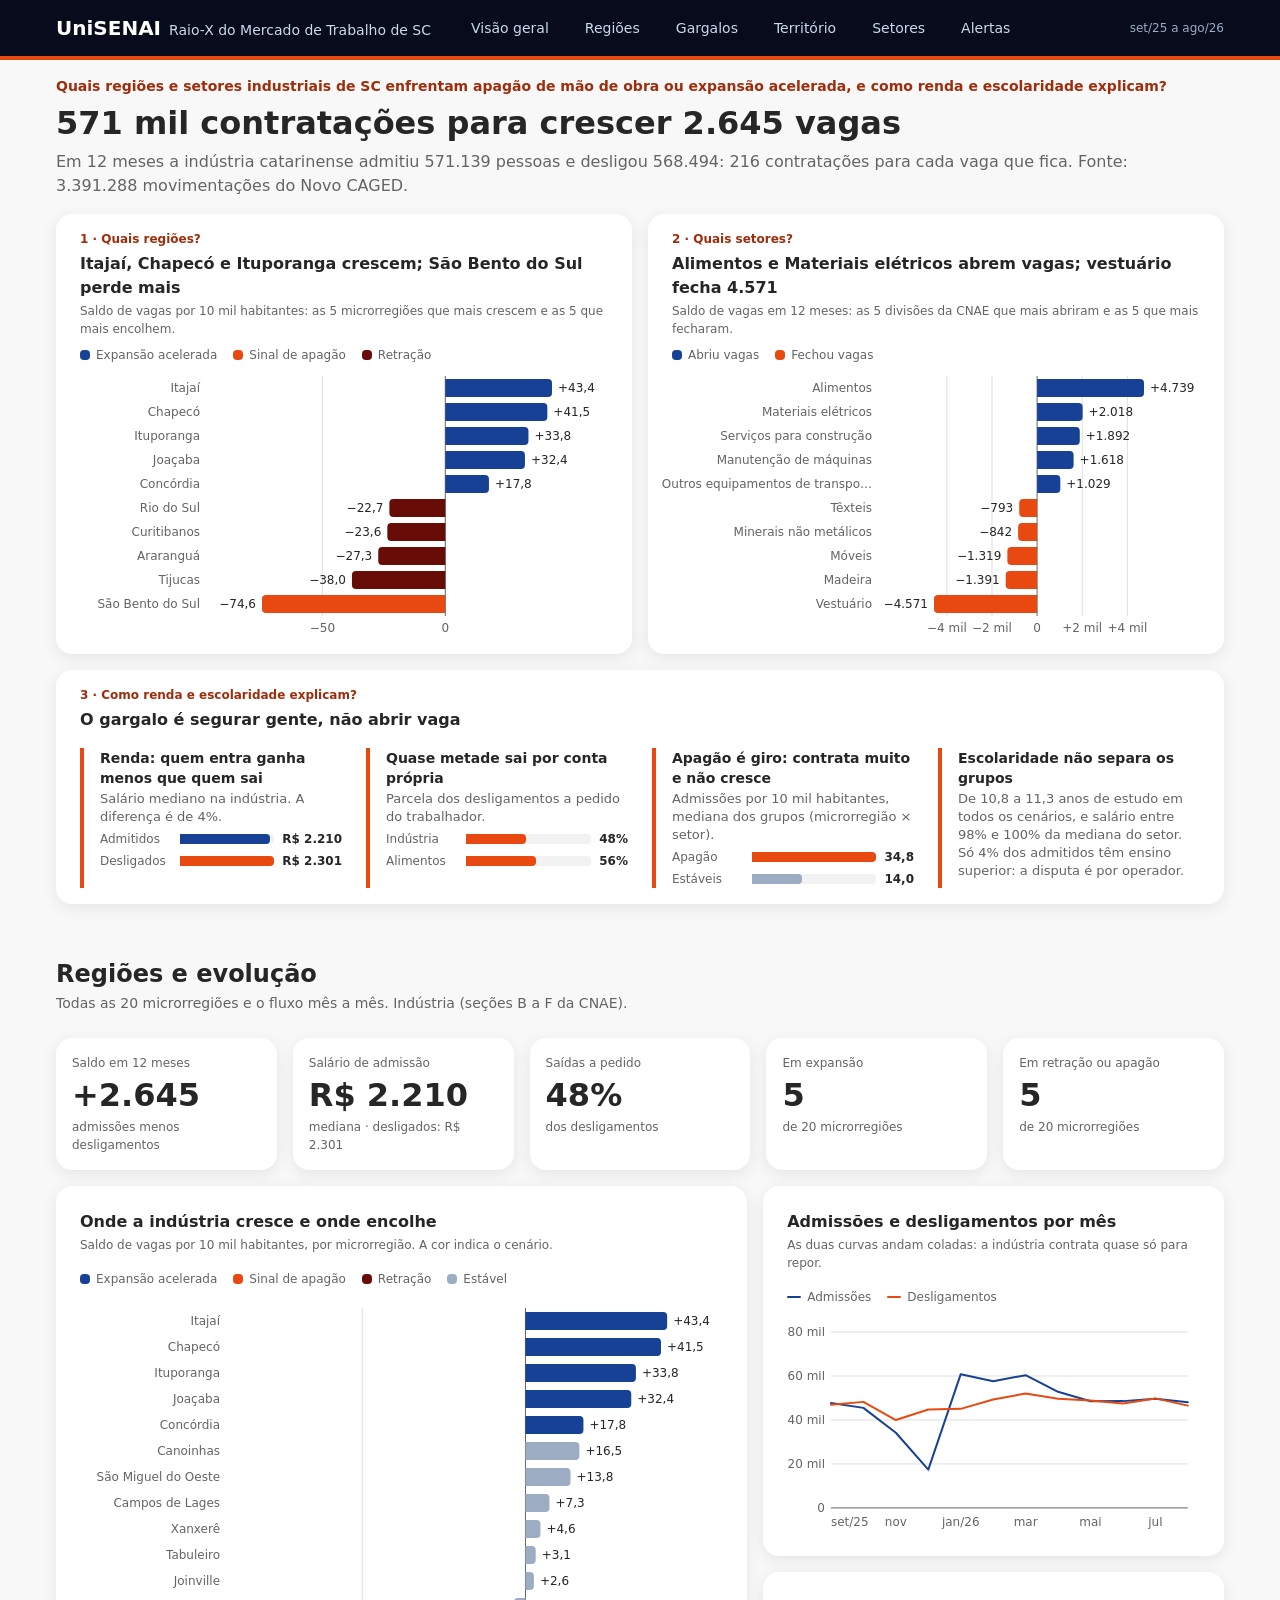
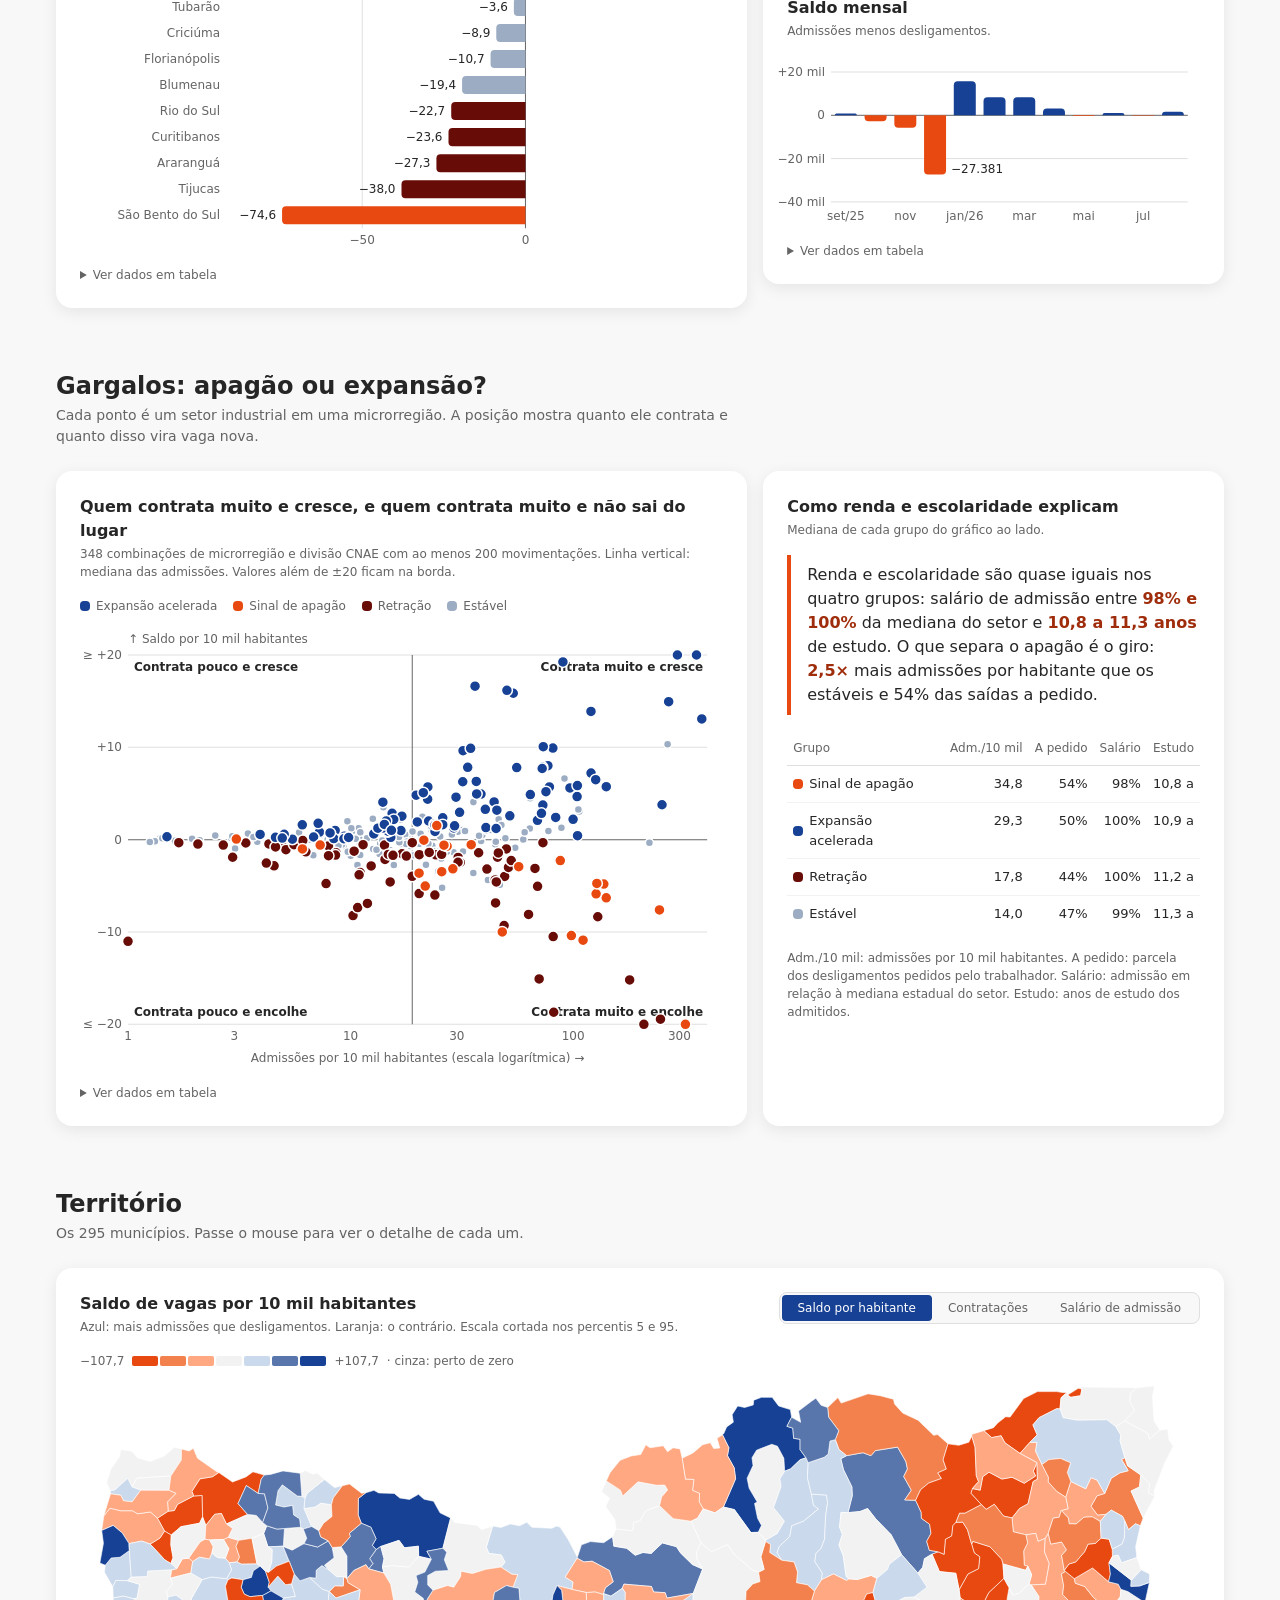
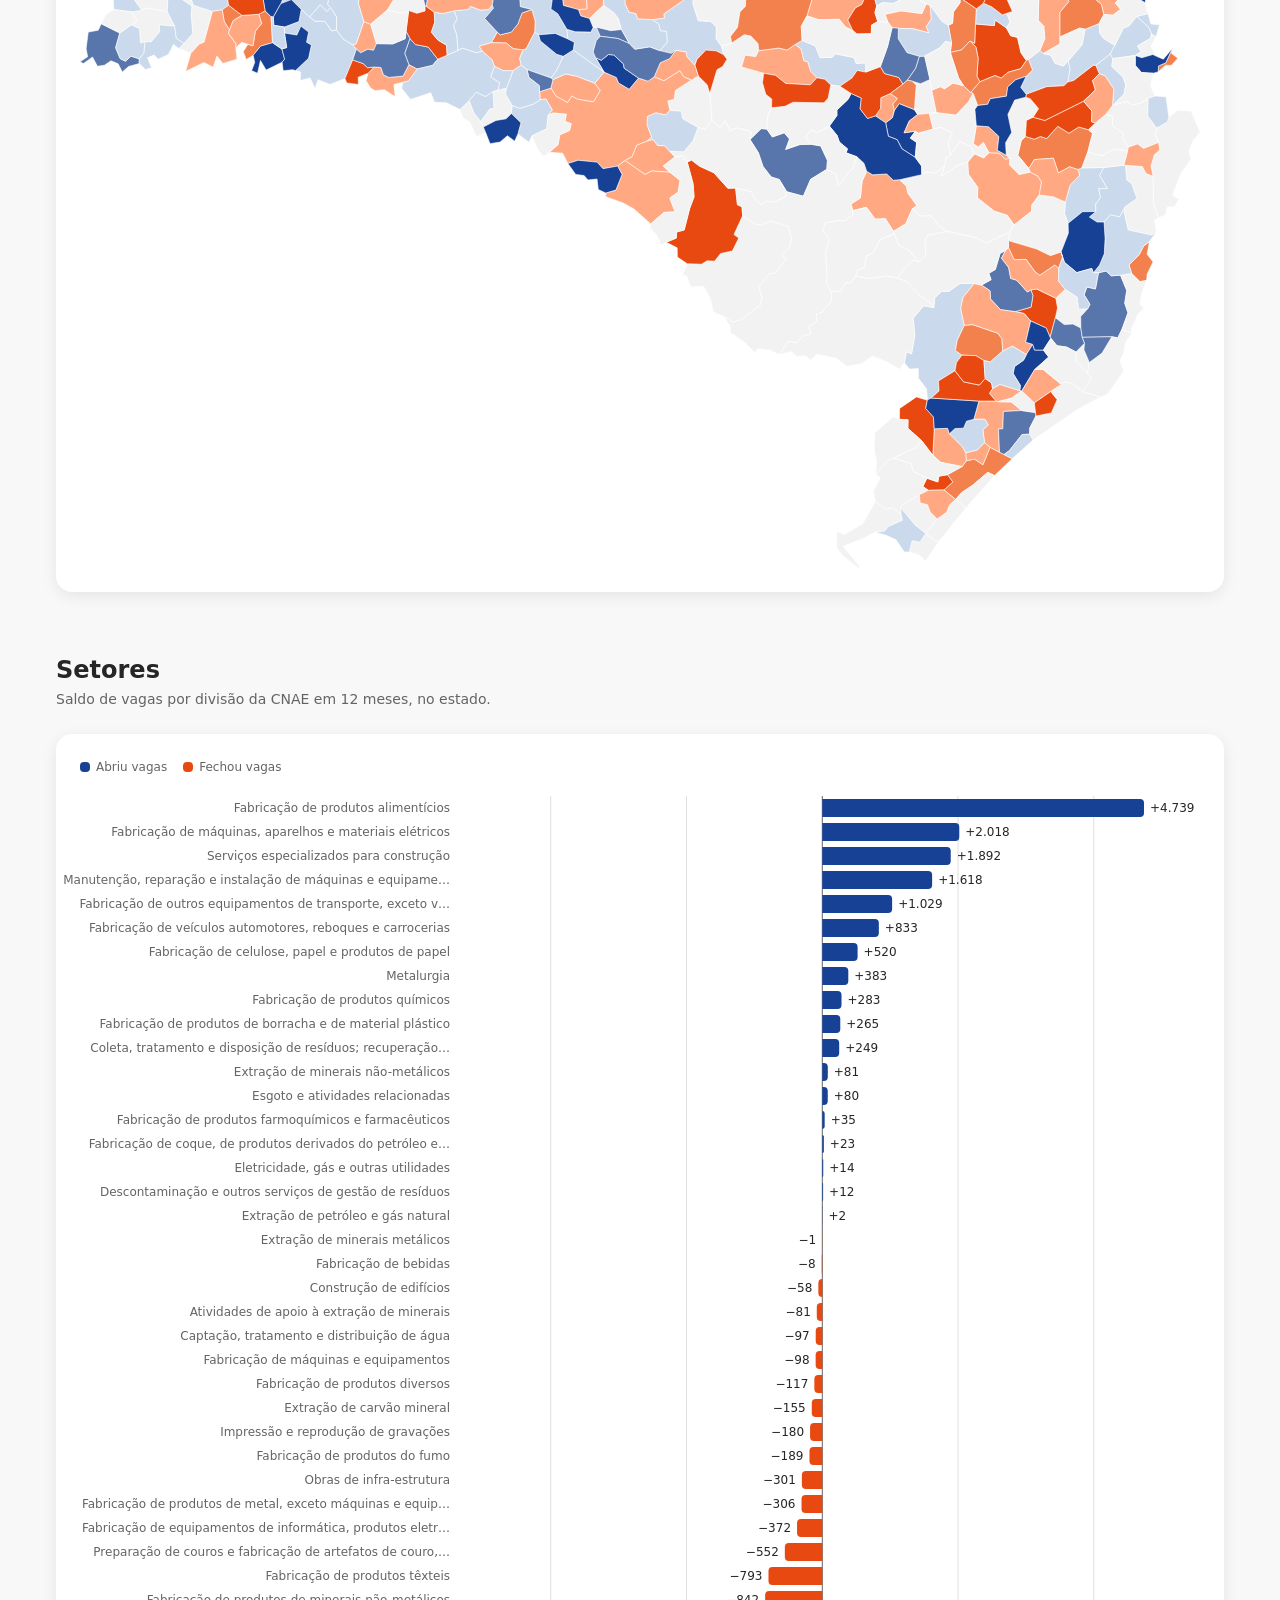
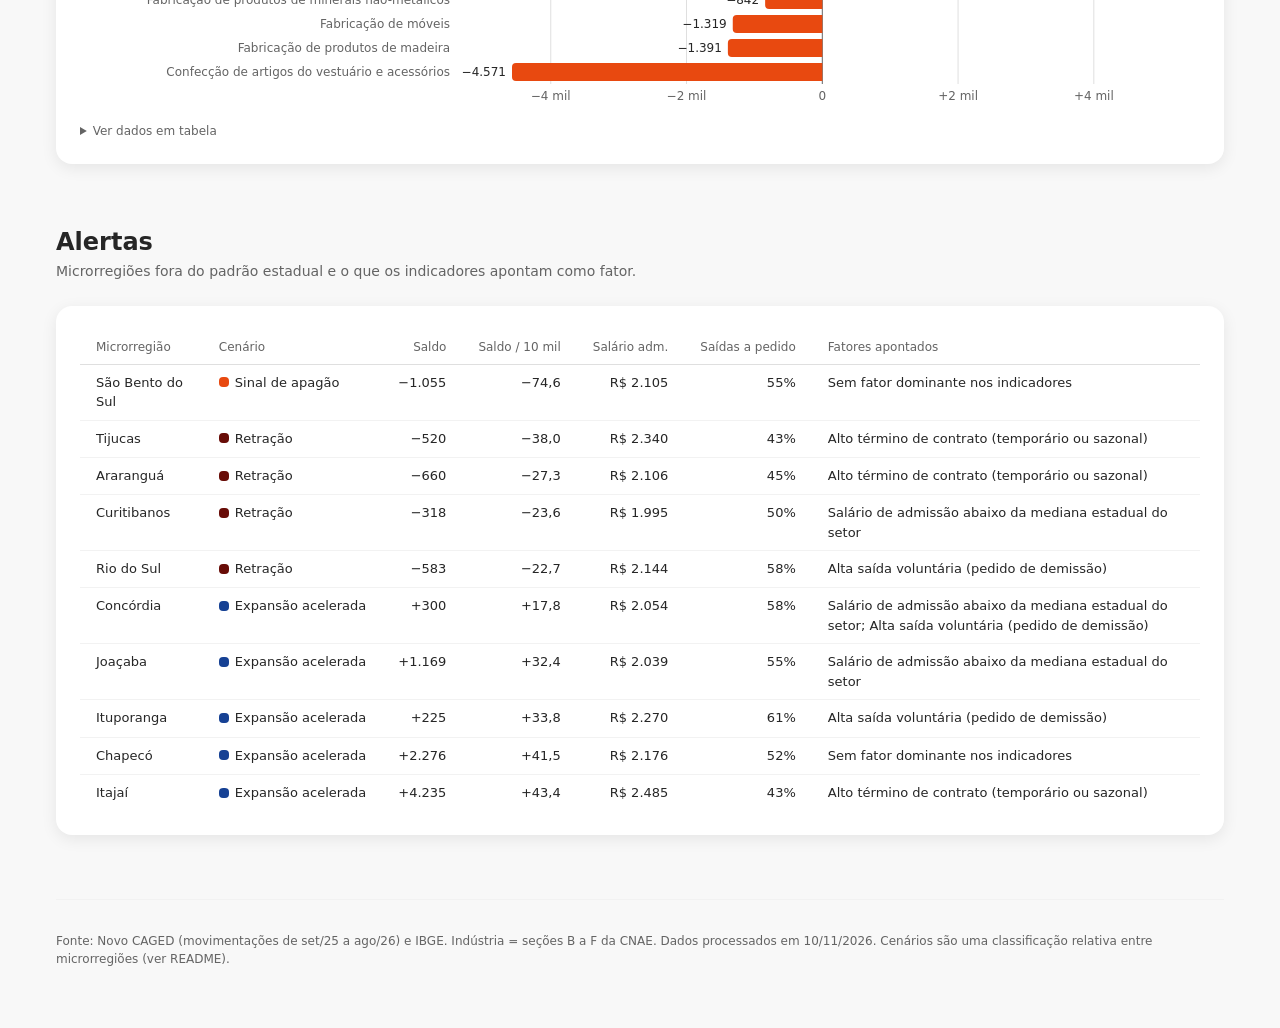
==== commit f718d8d1: "Visão geral em uma tela: regiões, setores e os motivos A primeira tela do painel responde à pergunta" ====
--- a/web/index.html
+++ b/web/index.html
@@ -12,7 +12,8 @@
   <div class="conteudo">
     <div class="selo">UniSENAI<span>Raio-X do Mercado de Trabalho de SC</span></div>
     <nav class="nav" aria-label="Seções">
-      <a href="#panorama">Panorama</a>
+      <a href="#visao">Visão geral</a>
+      <a href="#panorama">Regiões</a>
       <a href="#gargalos">Gargalos</a>
       <a href="#territorio">Território</a>
       <a href="#setores">Setores</a>
@@ -23,17 +24,40 @@
 </header>
 
 <main class="conteudo">
-  <div class="abertura">
-    <div class="sobretitulo">Datathon CDIA 2026 · Indústria de Santa Catarina</div>
-    <h1 id="manchete"></h1>
-    <p class="lead" id="lead"></p>
-  </div>
+  <section id="visao" class="visao" aria-labelledby="manchete">
+    <div class="abertura">
+      <div class="sobretitulo">Quais regiões e setores industriais de SC enfrentam apagão de mão de obra ou expansão acelerada, e como renda e escolaridade explicam?</div>
+      <h1 id="manchete"></h1>
+      <p class="lead" id="lead"></p>
+    </div>
+    <div class="grade iguais">
+      <div class="cartao">
+        <div class="pergunta">1 · Quais regiões?</div>
+        <h3 id="r-regioes"></h3>
+        <p class="apoio">Saldo de vagas por 10 mil habitantes: as 5 microrregiões que mais crescem e as 5 que mais encolhem.</p>
+        <ul class="legenda" id="leg-top-regioes"></ul>
+        <div class="grafico" id="g-top-regioes"></div>
+      </div>
+      <div class="cartao">
+        <div class="pergunta">2 · Quais setores?</div>
+        <h3 id="r-setores"></h3>
+        <p class="apoio">Saldo de vagas em 12 meses: as 5 divisões da CNAE que mais abriram e as 5 que mais fecharam.</p>
+        <ul class="legenda" id="leg-top-setores"></ul>
+        <div class="grafico" id="g-top-setores"></div>
+      </div>
+    </div>
+    <div class="cartao porque">
+      <div class="pergunta">3 · Como renda e escolaridade explicam?</div>
+      <h3>O gargalo é segurar gente, não abrir vaga</h3>
+      <div class="fatos" id="fatos"></div>
+    </div>
+  </section>
 
   <section id="panorama" aria-labelledby="t-panorama">
-    <h2 id="t-panorama">Panorama</h2>
-    <p class="subtitulo">Indústria (seções B a F da CNAE), soma dos 12 meses.</p>
-    <div class="grade kpis" id="kpis"></div>
-    <div class="grade duas" style="margin-top: var(--e4)">
+    <h2 id="t-panorama">Regiões e evolução</h2>
+    <p class="subtitulo">Todas as 20 microrregiões e o fluxo mês a mês. Indústria (seções B a F da CNAE).</p>
+    <div class="grade kpis" id="kpis" style="margin-bottom: var(--e4)"></div>
+    <div class="grade duas">
       <div class="cartao">
         <h3>Onde a indústria cresce e onde encolhe</h3>
         <p class="apoio">Saldo de vagas por 10 mil habitantes, por microrregião. A cor indica o cenário.</p>
--- a/web/estilo.css
+++ b/web/estilo.css
@@ -17,8 +17,8 @@
 .barra .periodo { margin-left: auto; color: var(--color-brand-corporate-light); font-size: var(--t-nota); white-space: nowrap; }
 
 /* Abertura */
-.abertura { padding: var(--e8) 0 var(--e6); }
-.sobretitulo { color: var(--acento-texto); font-size: var(--t-nota); font-weight: 600; letter-spacing: 0.08em; text-transform: uppercase; }
+.abertura { padding: var(--e4) 0 var(--e3); }
+.sobretitulo { color: var(--acento-texto); font-size: 14px; font-weight: 700; }
 h1 { font: 700 var(--t-h1)/1.15 var(--fonte-titulo); margin: var(--e3) 0 var(--e4); max-width: 24ch; text-wrap: balance; }
 .lead { font-size: var(--t-lead); line-height: 24px; color: var(--tinta-2); max-width: 76ch; margin: 0; }
 
@@ -143,3 +143,27 @@
 .achado b { color: var(--acento-texto); }
 #t-quad th, #t-quad td { padding: var(--e2) 6px; }
 #t-quad .etiqueta { white-space: normal; }
+
+/* Visão geral: a resposta à pergunta do desafio em uma tela */
+.visao { padding: 0 0 var(--e5); }
+.visao h1 { font-size: 32px; margin: var(--e2) 0; max-width: none; }
+.visao .lead { max-width: 110ch; }
+.grade.iguais { grid-template-columns: 1fr 1fr; }
+.visao .cartao { padding: var(--e4) var(--e5); }
+.visao .cartao .apoio { margin-bottom: var(--e2); }
+.visao .legenda { margin-bottom: var(--e2); }
+.porque { margin-top: var(--e4); }
+.pergunta { color: var(--acento-texto); font-size: var(--t-nota); font-weight: 700; margin-bottom: var(--e1); }
+.fatos { display: grid; grid-template-columns: repeat(4, 1fr); gap: var(--e5); margin-top: var(--e3); }
+.fato { border-left: 4px solid var(--acento); padding-left: var(--e3); }
+.fato .titulo { font-weight: 700; font-size: 14px; line-height: 20px; }
+.fato .texto { color: var(--tinta-2); font-size: 13px; line-height: 18px; margin-top: 2px; }
+.par { display: grid; grid-template-columns: 72px 1fr auto; align-items: center; gap: var(--e2); font-size: var(--t-nota); color: var(--tinta-2); margin-top: var(--e1); }
+.par .trilho { height: 10px; background: var(--fio); border-radius: 0 var(--radius-sm) var(--radius-sm) 0; }
+.par .trilho i { display: block; height: 100%; border-radius: 0 var(--radius-sm) var(--radius-sm) 0; }
+.par .trilho i.azul { background: var(--pos); } .par .trilho i.laranja { background: var(--neg); } .par .trilho i.neutro { background: var(--cen-estavel); }
+.par b { color: var(--tinta); font-variant-numeric: tabular-nums; }
+@media (max-width: 1080px) { .fatos { grid-template-columns: 1fr 1fr; } }
+@media (max-width: 860px) { .grade.iguais, .fatos { grid-template-columns: 1fr; } }
+.visao .cartao .apoio { max-width: none; }
+.visao { scroll-margin-top: 64px; }
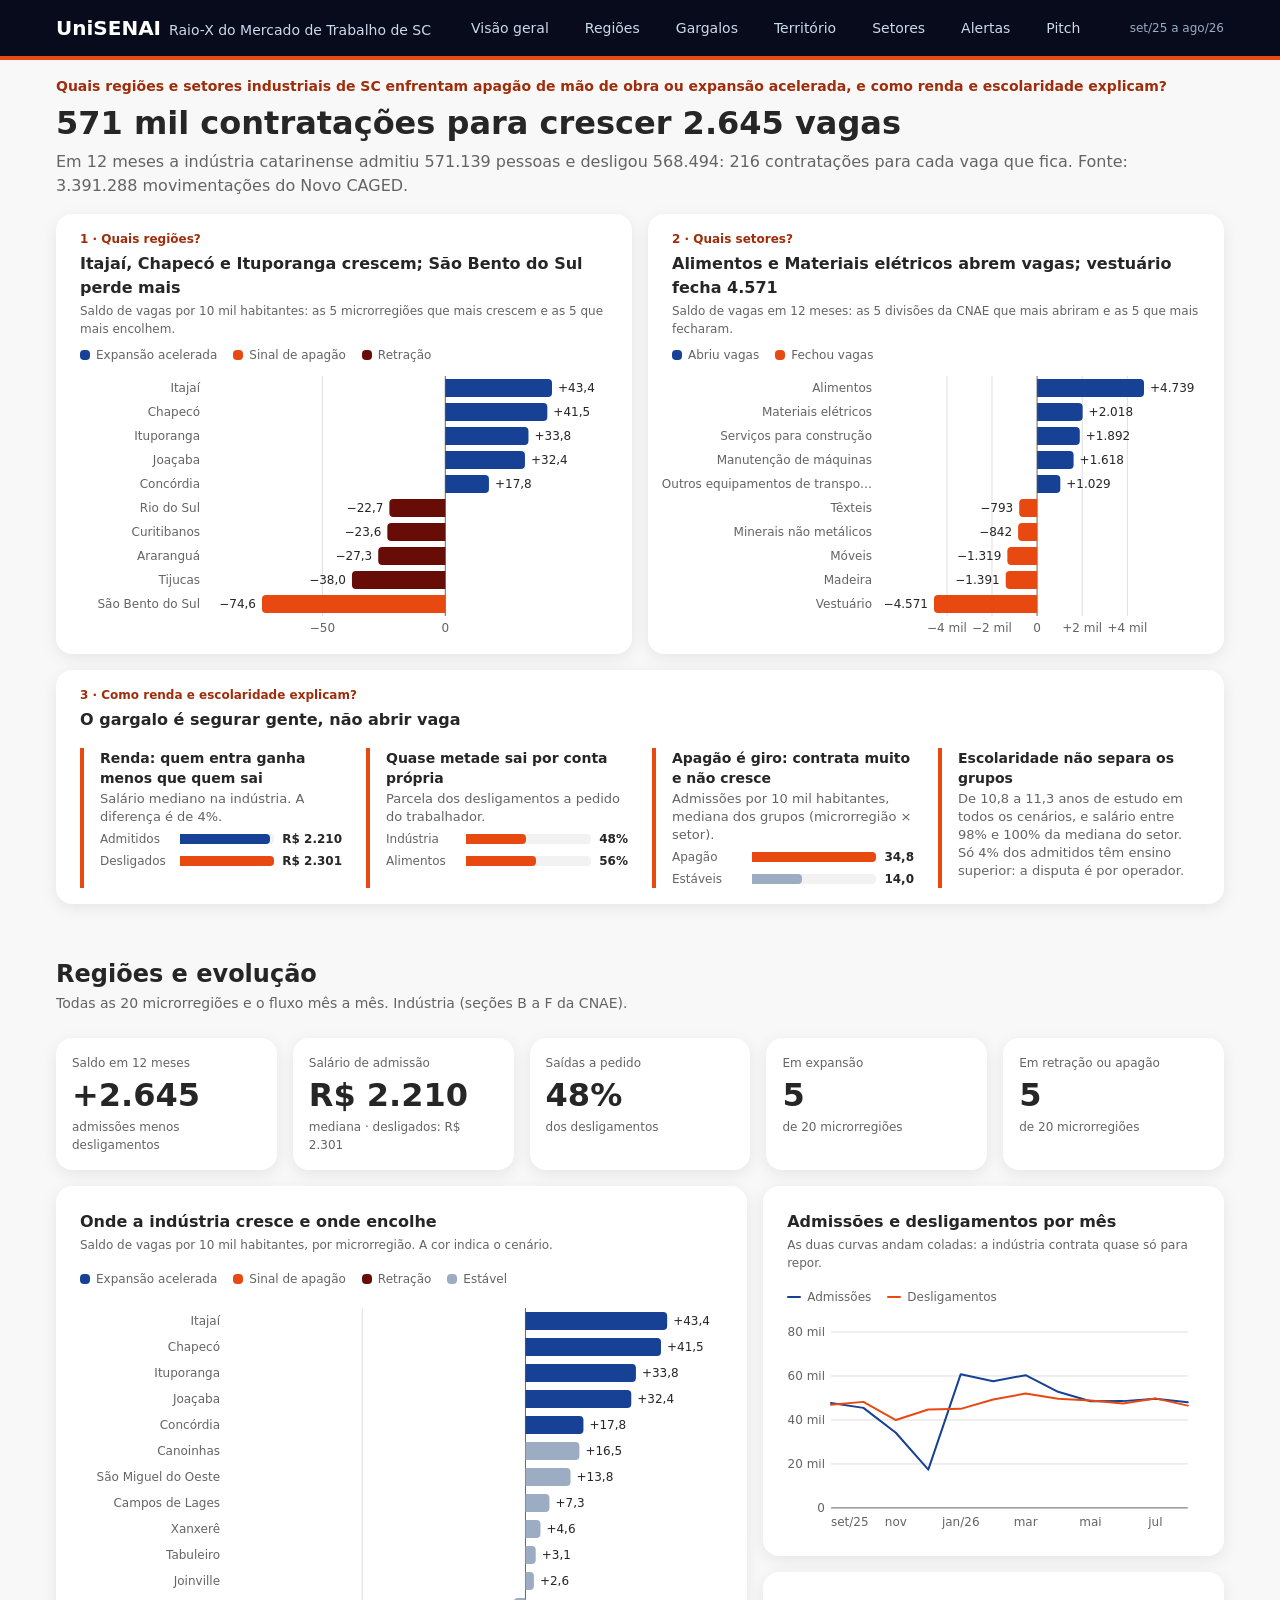
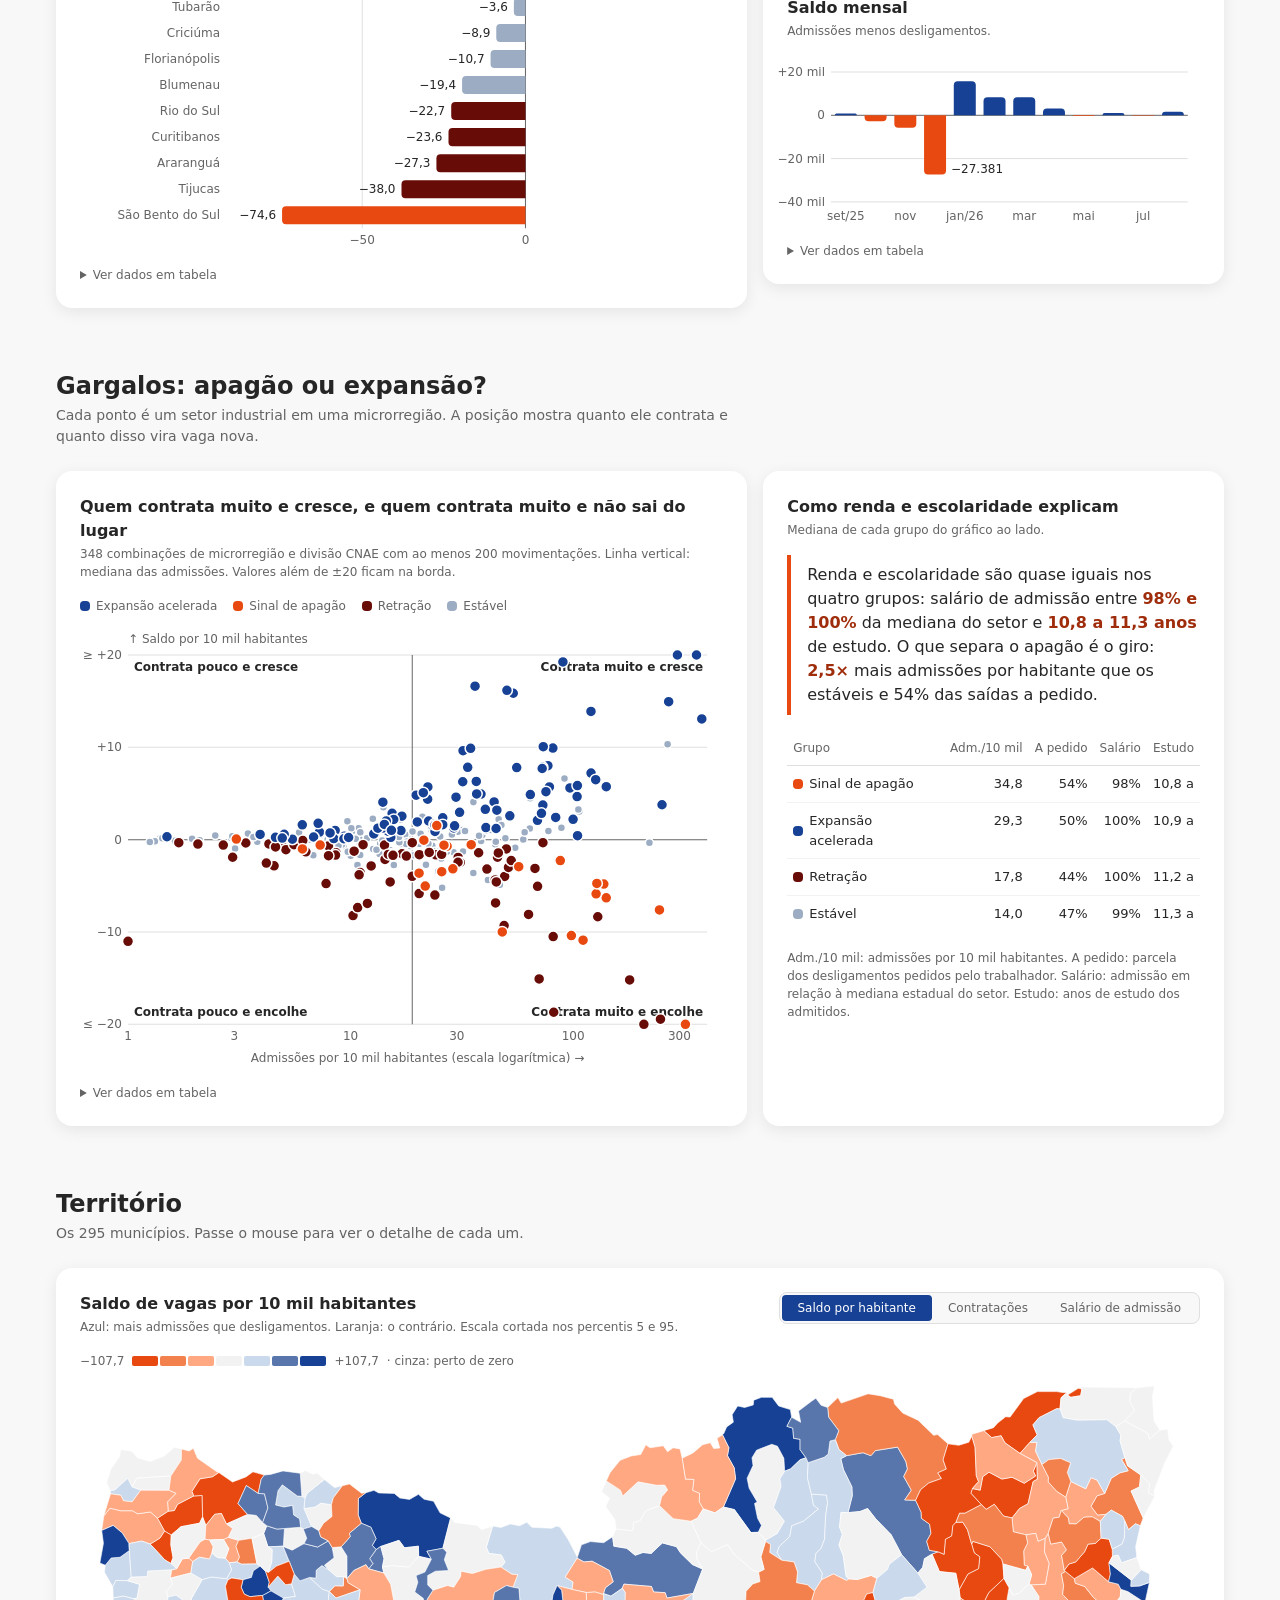
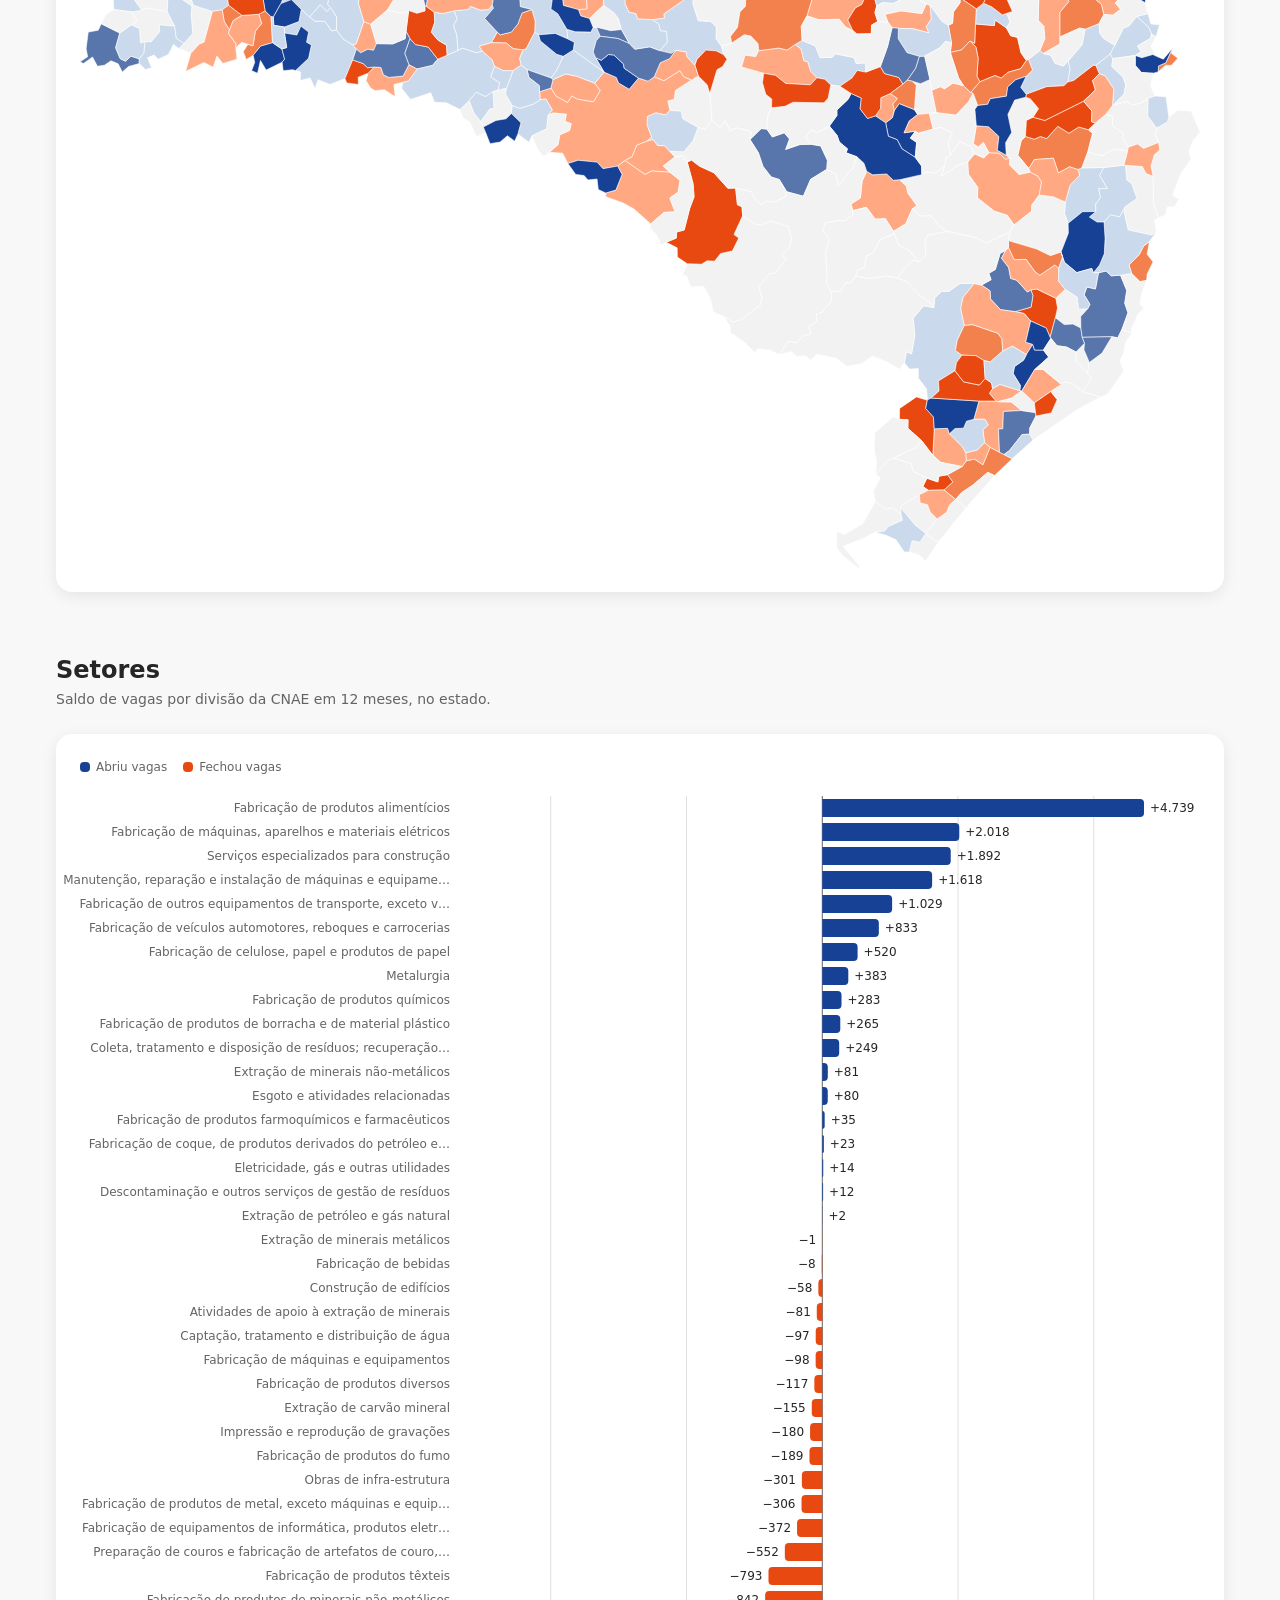
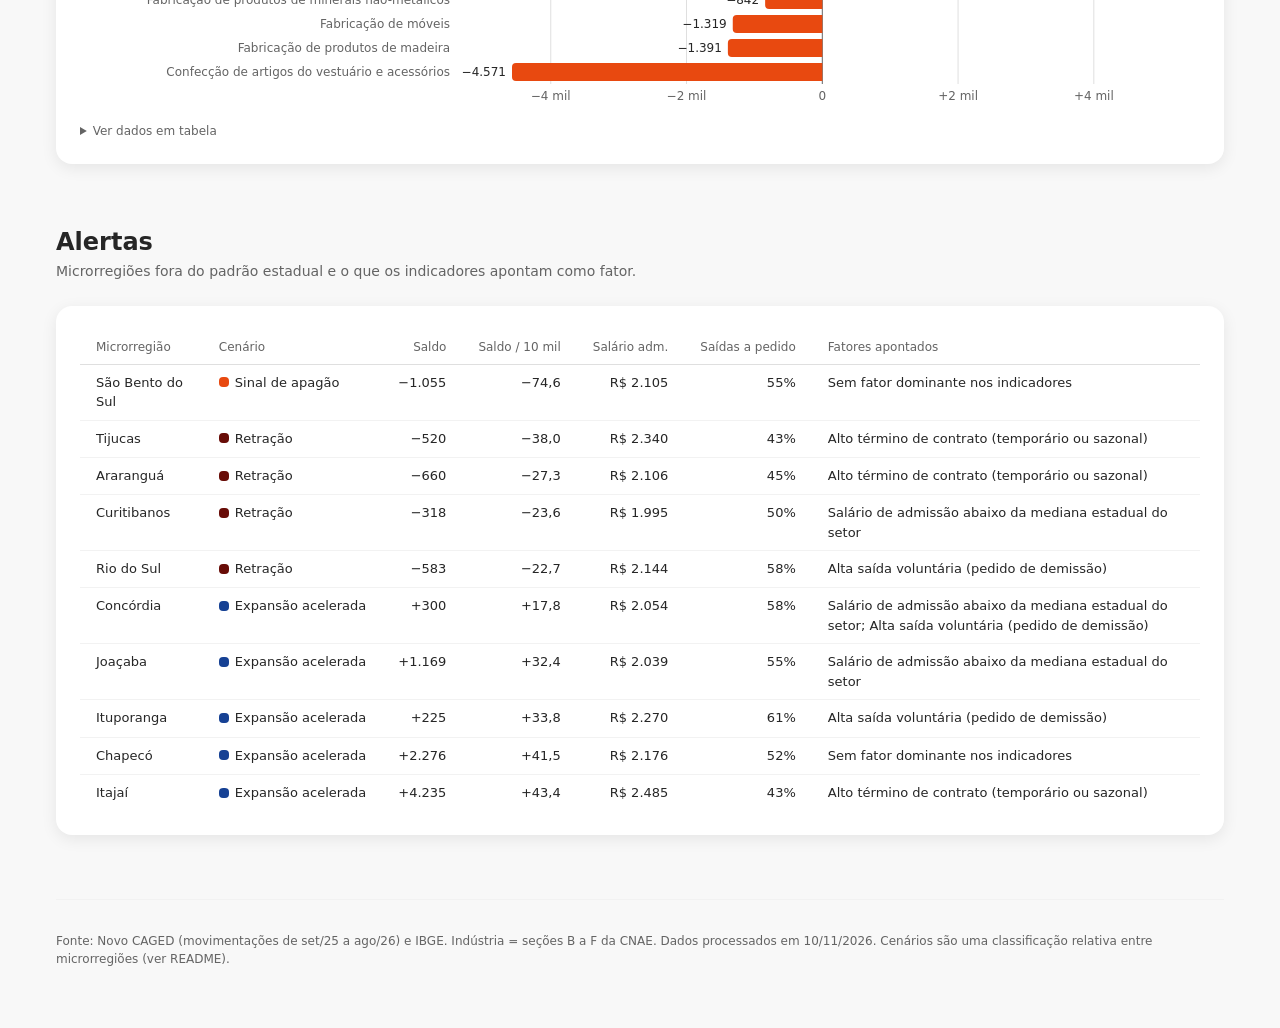
==== commit 1757eea5: "Publicação na Vercel e slides do pitch com QR code - vercel.json e .vercelignore: publica web/ como " ====
--- a/web/index.html
+++ b/web/index.html
@@ -18,6 +18,7 @@
       <a href="#territorio">Território</a>
       <a href="#setores">Setores</a>
       <a href="#alertas">Alertas</a>
+      <a href="slides.html">Pitch</a>
     </nav>
     <div class="periodo" id="periodo"></div>
   </div>
